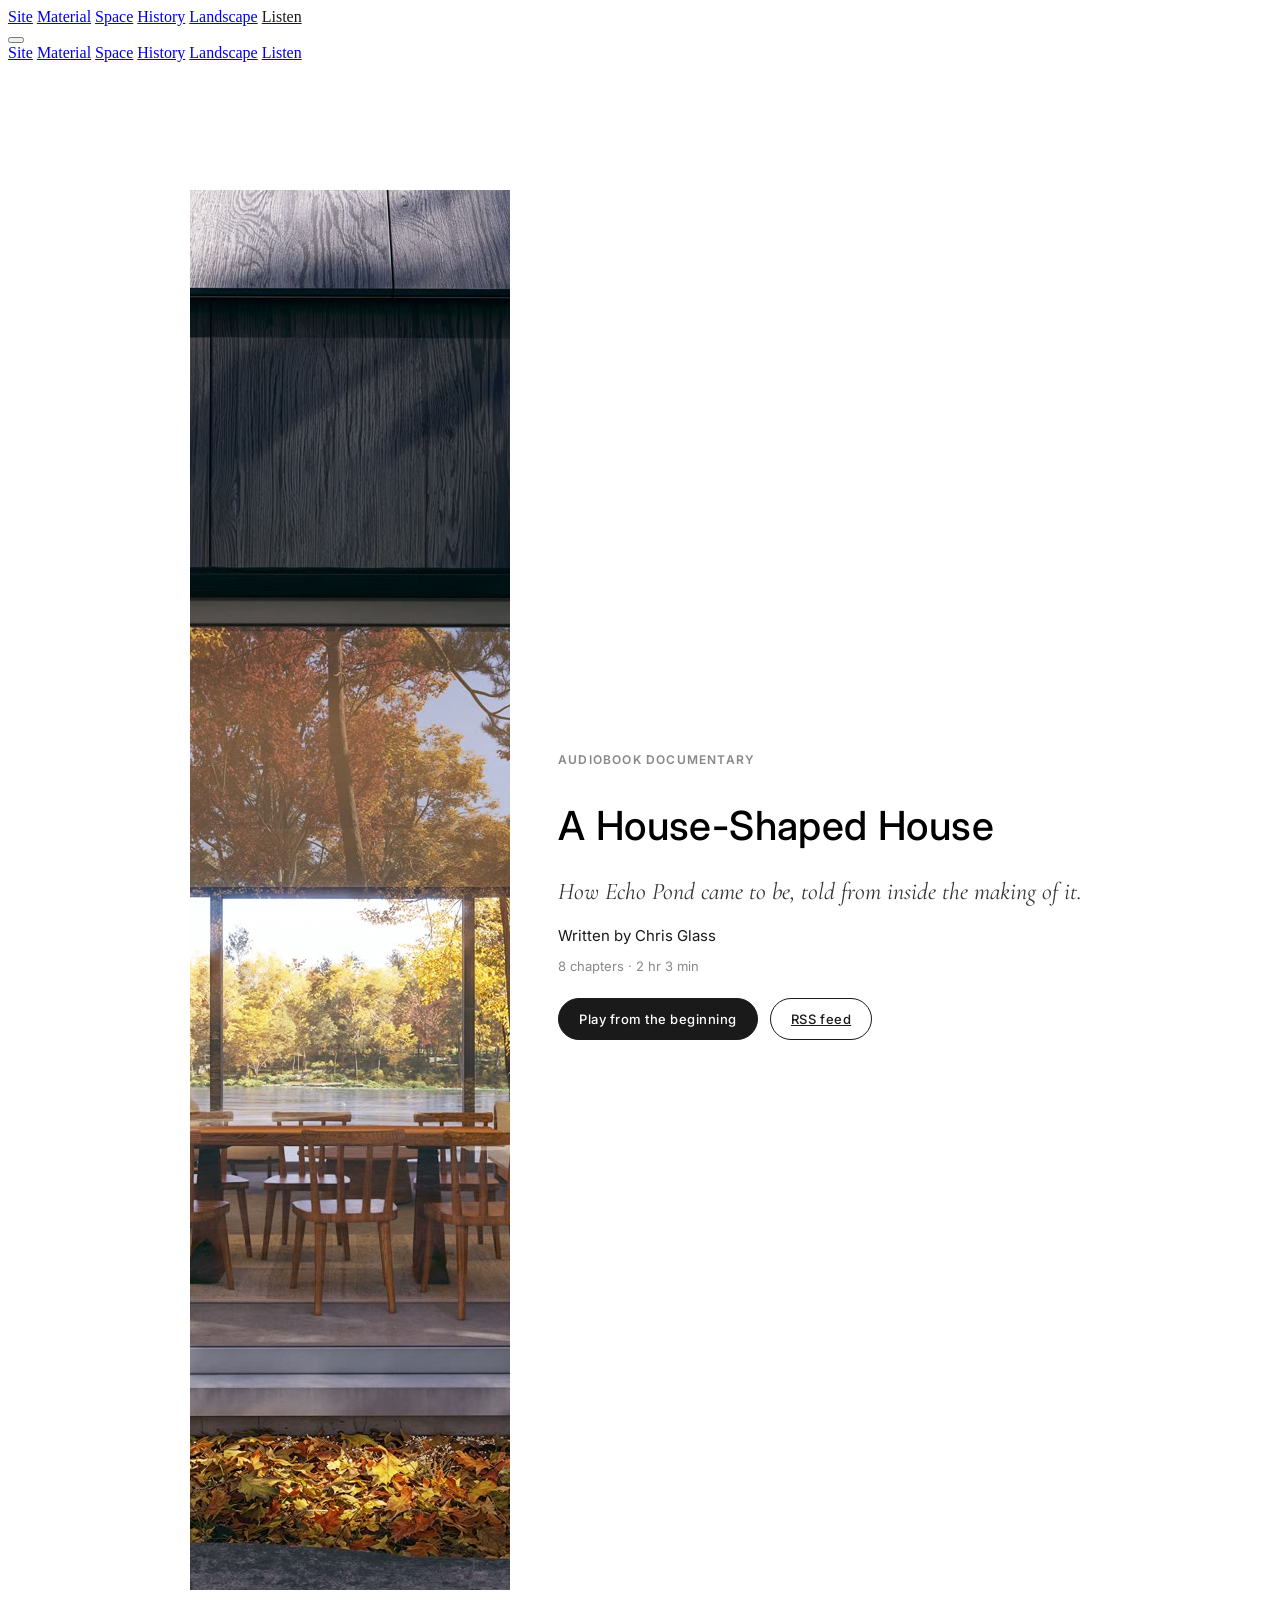
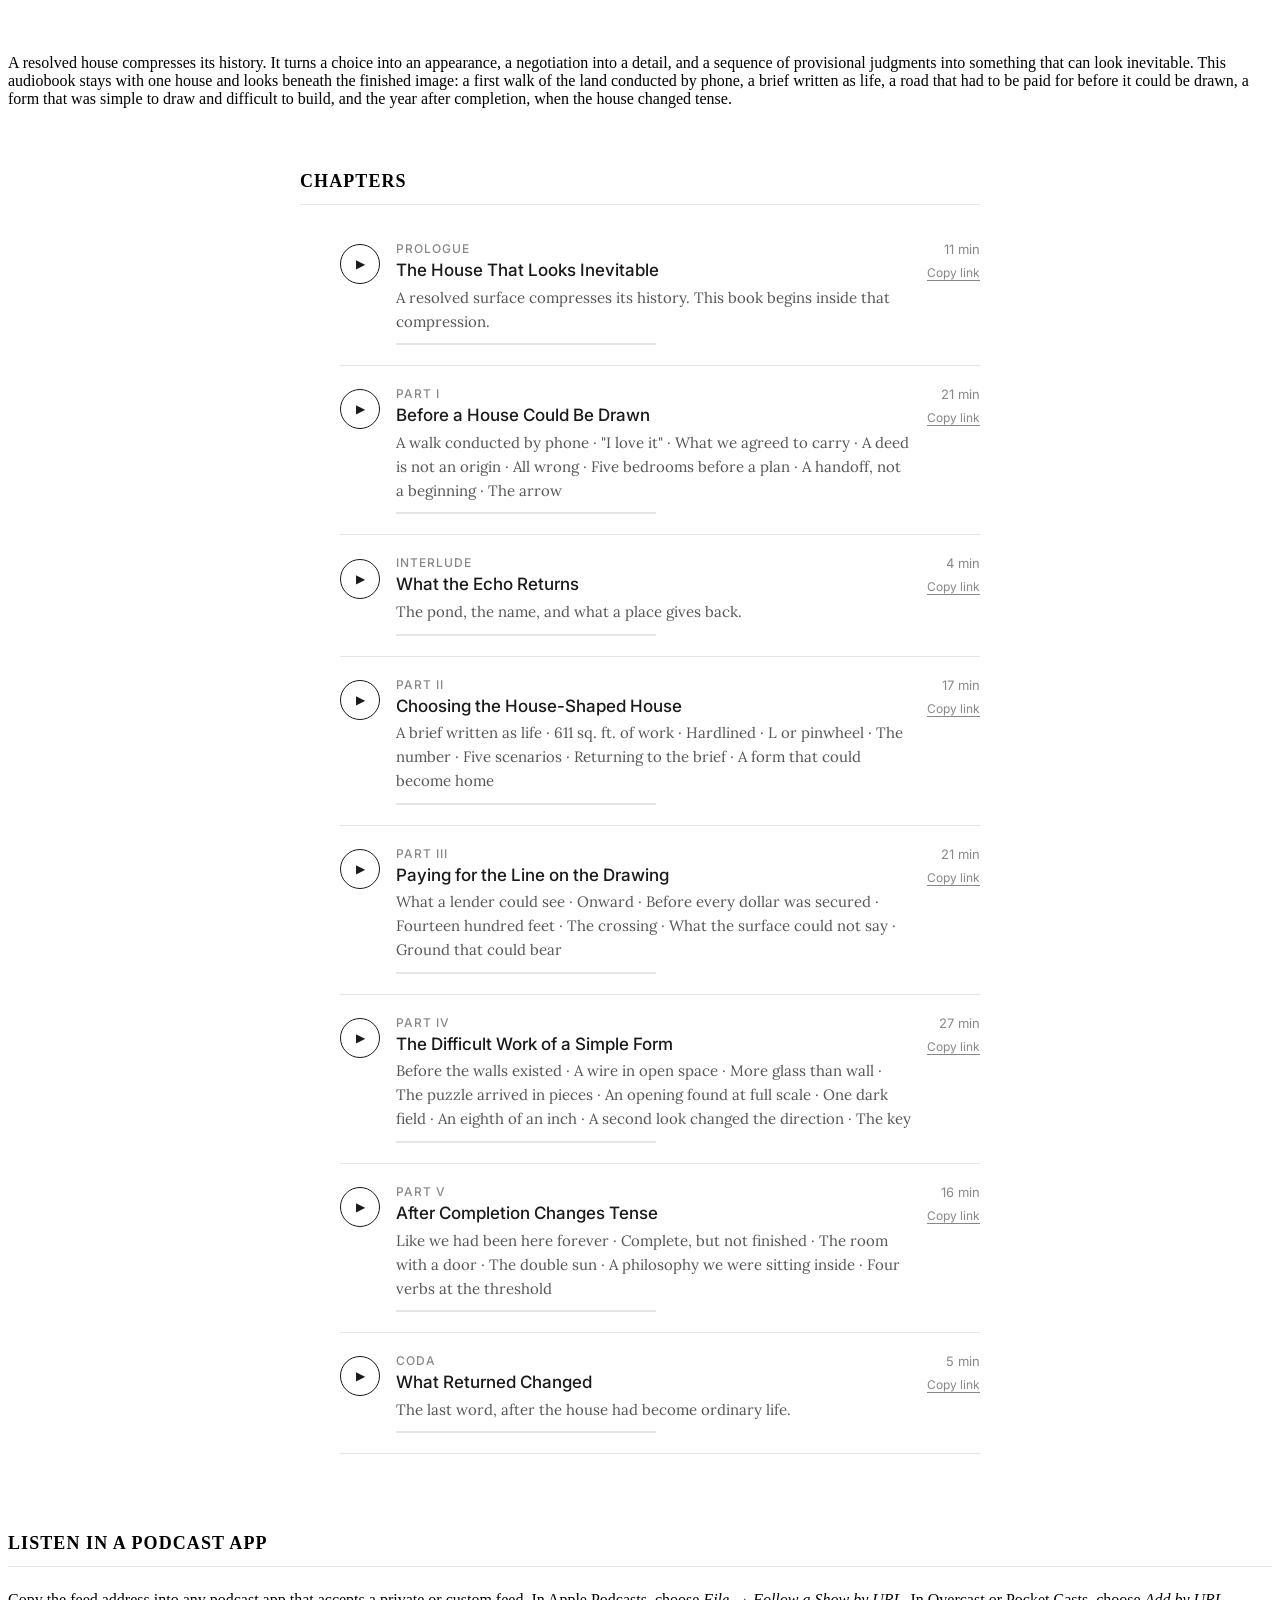
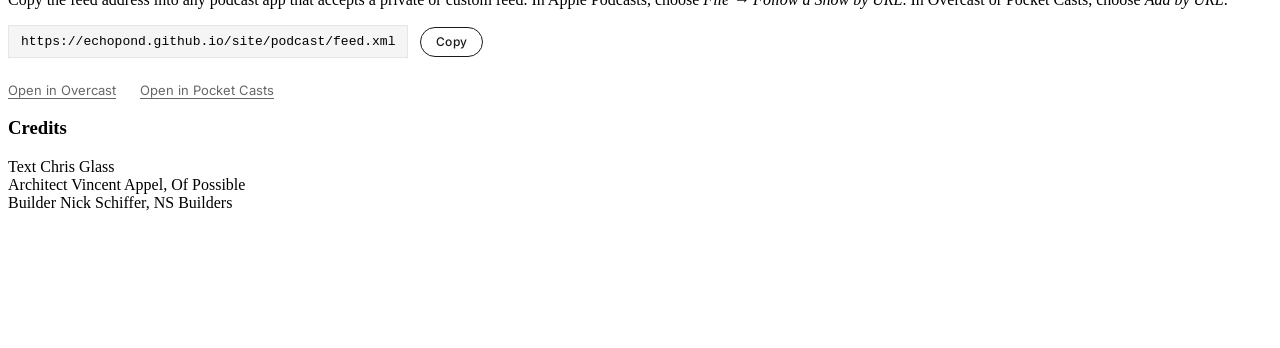
==== podcast/index.html @ 6f019b48 "Add A House-Shaped House audiobook podcast page, feed, and audio - podcast/index.html: chapter list " ====
<!DOCTYPE html>
<html lang="en">
<head>
  <meta charset="UTF-8">
  <meta name="viewport" content="width=device-width, initial-scale=1.0">
  <meta name="description" content="A House-Shaped House: the Echo Pond audiobook documentary. Eight chapters on how one house in Canton, Massachusetts came to be, from the first walk of the land to the year after moving in.">

  <link rel="preconnect" href="https://fonts.googleapis.com">
  <link rel="preconnect" href="https://fonts.gstatic.com" crossorigin>
  <link href="https://fonts.googleapis.com/css2?family=Cormorant+Garamond:ital,wght@0,400;0,500;1,400&family=Inter:wght@400;500;600&family=Lora:ital,wght@0,400;0,500;1,400&display=swap" rel="stylesheet">
  <link rel="stylesheet" href="../css/main.css">
  <link rel="stylesheet" href="../css/podcast.css">
  <link rel="alternate" type="application/rss+xml" title="A House-Shaped House" href="https://echopond.github.io/site/podcast/feed.xml">

  <meta property="og:type" content="website">
  <meta property="og:title" content="A House-Shaped House | Echo Pond">
  <meta property="og:description" content="The Echo Pond audiobook documentary, in eight chapters.">
  <meta property="og:image" content="https://echopond.github.io/site/media/podcast/cover.jpg">
  <meta property="og:url" content="https://echopond.github.io/site/podcast/">

  <title>A House-Shaped House | Echo Pond</title>
</head>
<body class="podcast-page">

  <header class="site-header">
    <nav class="site-nav site-nav--centered">
      <a href="../#site">Site</a>
      <a href="../#material">Material</a>
      <a href="../#space">Space</a>
      <a href="../#history">History</a>
      <a href="../#landscape">Landscape</a>
      <a href="./" class="is-current">Listen</a>
    </nav>
    <button class="nav-toggle" aria-label="Menu" aria-expanded="false">
      <span></span>
      <span></span>
    </button>
  </header>

  <div class="mobile-menu" aria-hidden="true">
    <nav class="mobile-menu-nav">
      <a href="../#site">Site</a>
      <a href="../#material">Material</a>
      <a href="../#space">Space</a>
      <a href="../#history">History</a>
      <a href="../#landscape">Landscape</a>
      <a href="./">Listen</a>
    </nav>
  </div>

  <main>
    <article class="article podcast">

      <header class="podcast-header">
        <img class="podcast-cover" src="../media/podcast/cover.jpg" alt="Echo Pond at dusk, the lift-slide doors open to the pond" width="1400" height="1400">
        <div class="podcast-header-text">
          <p class="podcast-kicker">Audiobook Documentary</p>
          <h1 class="podcast-title">A House-Shaped House</h1>
          <p class="podcast-subtitle">How Echo Pond came to be, told from inside the making of it.</p>
          <p class="podcast-byline">Written by Chris Glass</p>
          <p class="podcast-meta"><span id="episode-count">8 chapters</span> · <span id="total-duration">2 hr 3 min</span></p>
          <div class="podcast-actions">
            <button class="btn btn--primary" id="play-all" type="button">Play from the beginning</button>
            <a class="btn" href="feed.xml" id="rss-link">RSS feed</a>
          </div>
        </div>
      </header>

      <div class="article-body podcast-intro">
        <p class="lead">A resolved house compresses its history. It turns a choice into an appearance, a negotiation into a detail, and a sequence of provisional judgments into something that can look inevitable. This audiobook stays with one house and looks beneath the finished image: a first walk of the land conducted by phone, a brief written as life, a road that had to be paid for before it could be drawn, a form that was simple to draw and difficult to build, and the year after completion, when the house changed tense.</p>
      </div>

      <section class="episodes" aria-label="Chapters">
        <h2 class="episodes-heading">Chapters</h2>
        <ol class="episode-list" id="episode-list"></ol>
      </section>

      <section class="subscribe article-body">
        <h2>Listen in a podcast app</h2>
        <p>Copy the feed address into any podcast app that accepts a private or custom feed. In Apple Podcasts, choose <em>File → Follow a Show by URL</em>. In Overcast or Pocket Casts, choose <em>Add by URL</em>.</p>
        <div class="feed-url">
          <code id="feed-url">https://echopond.github.io/site/podcast/feed.xml</code>
          <button class="btn btn--small" type="button" id="copy-feed">Copy</button>
        </div>
        <p class="subscribe-links">
          <a href="overcast://x-callback-url/add?url=https%3A%2F%2Fechopond.github.io%2Fsite%2Fpodcast%2Ffeed.xml">Open in Overcast</a>
          <a href="pktc://subscribe/echopond.github.io/site/podcast/feed.xml">Open in Pocket Casts</a>
        </p>
      </section>

      <footer class="article-credits">
        <h3>Credits</h3>
        <div class="credits-grid">
          <div class="credit">
            <span class="credit-label">Text</span>
            <span class="credit-value">Chris Glass</span>
          </div>
          <div class="credit">
            <span class="credit-label">Architect</span>
            <span class="credit-value">Vincent Appel, Of Possible</span>
          </div>
          <div class="credit">
            <span class="credit-label">Builder</span>
            <span class="credit-value">Nick Schiffer, NS Builders</span>
          </div>
        </div>
      </footer>

    </article>
  </main>

  <!-- Persistent player -->
  <div class="player" id="player" hidden>
    <audio id="player-audio" preload="metadata"></audio>
    <div class="player-progress" id="player-progress" role="slider" aria-label="Seek" aria-valuemin="0" aria-valuemax="100" aria-valuenow="0" tabindex="0">
      <div class="player-progress-buffered" id="player-buffered"></div>
      <div class="player-progress-played" id="player-played"></div>
    </div>
    <div class="player-inner">
      <img class="player-cover" src="../media/podcast/cover.jpg" alt="">
      <div class="player-text">
        <span class="player-kicker">A House-Shaped House</span>
        <span class="player-title" id="player-title">—</span>
      </div>
      <div class="player-controls">
        <button class="ctl" id="btn-prev" type="button" aria-label="Previous chapter">⏮</button>
        <button class="ctl" id="btn-back" type="button" aria-label="Back 15 seconds"><span>15</span></button>
        <button class="ctl ctl--play" id="btn-play" type="button" aria-label="Play">▶</button>
        <button class="ctl" id="btn-fwd" type="button" aria-label="Forward 30 seconds"><span>30</span></button>
        <button class="ctl" id="btn-next" type="button" aria-label="Next chapter">⏭</button>
      </div>
      <div class="player-time"><span id="time-current">0:00</span> / <span id="time-total">0:00</span></div>
      <div class="player-extra">
        <button class="ctl ctl--text" id="btn-speed" type="button" aria-label="Playback speed">1×</button>
        <button class="ctl ctl--text" id="btn-share" type="button" aria-label="Copy link to this moment">Share</button>
      </div>
    </div>
  </div>

  <div class="toast" id="toast" role="status" aria-live="polite"></div>

  <script src="../js/main.js" defer></script>
  <script src="../js/podcast.js" defer></script>
</body>
</html>
---- css/podcast.css ----
/**
 * Echo Pond - Podcast page
 * Extends css/main.css. Same fonts, same palette.
 */

.podcast-page main {
  padding-top: 5rem;
  padding-bottom: 8rem; /* room for the fixed player */
}

.site-nav a.is-current {
  color: #1a1a1a;
}

/* Header */
.podcast-header {
  max-width: 900px;
  margin: 0 auto;
  padding: 2rem 1.5rem 2.5rem;
  display: grid;
  gap: 2rem;
  align-items: center;
}

.podcast-cover {
  width: 100%;
  max-width: 320px;
  aspect-ratio: 1 / 1;
  object-fit: cover;
  margin: 0 auto;
}

.podcast-kicker {
  font-family: 'Inter', sans-serif;
  font-size: 0.75rem;
  font-weight: 600;
  letter-spacing: 0.1em;
  text-transform: uppercase;
  color: #888;
  margin-bottom: 0.75rem;
}

.podcast-title {
  font-family: 'Inter', sans-serif;
  font-size: 2rem;
  font-weight: 500;
  letter-spacing: 0.01em;
  margin-bottom: 0.75rem;
}

.podcast-subtitle {
  font-family: 'Cormorant Garamond', Georgia, serif;
  font-size: 1.5rem;
  font-style: italic;
  line-height: 1.5;
  color: #333;
  margin-bottom: 1rem;
}

.podcast-byline {
  font-family: 'Inter', sans-serif;
  font-size: 0.9375rem;
  color: #1a1a1a;
  margin-bottom: 0.25rem;
}

.podcast-meta {
  font-family: 'Inter', sans-serif;
  font-size: 0.8125rem;
  color: #888;
  margin-bottom: 1.5rem;
}

.podcast-actions {
  display: flex;
  flex-wrap: wrap;
  gap: 0.75rem;
}

@media (min-width: 768px) {
  .podcast-header {
    grid-template-columns: 320px 1fr;
    gap: 3rem;
    padding: 3rem 2rem;
  }
  .podcast-title {
    font-size: 2.5rem;
  }
}

/* Buttons */
.btn {
  display: inline-block;
  font-family: 'Inter', sans-serif;
  font-size: 0.8125rem;
  font-weight: 500;
  letter-spacing: 0.04em;
  padding: 0.75rem 1.25rem;
  border: 1px solid #1a1a1a;
  border-radius: 999px;
  background: #fff;
  color: #1a1a1a;
  cursor: pointer;
  transition: background 0.2s ease, color 0.2s ease;
}

.btn:hover {
  background: #f2f2f2;
}

.btn--primary {
  background: #1a1a1a;
  color: #fff;
}

.btn--primary:hover {
  background: #000;
}

.btn--small {
  padding: 0.4rem 0.9rem;
  font-size: 0.75rem;
}

.podcast-intro {
  padding-bottom: 2rem;
}

/* Episode list */
.episodes {
  max-width: 680px;
  margin: 0 auto;
  padding: 0 1.5rem 3rem;
}

.episodes-heading {
  font-size: 1.125rem;
  font-weight: 600;
  letter-spacing: 0.06em;
  text-transform: uppercase;
  padding-bottom: 0.75rem;
  border-bottom: 1px solid #e5e5e5;
  margin-bottom: 0.5rem;
}

.episode-list {
  list-style: none;
}

.episode {
  display: grid;
  grid-template-columns: auto 1fr auto;
  gap: 1rem;
  align-items: start;
  padding: 1.25rem 0;
  border-bottom: 1px solid #e5e5e5;
  scroll-margin-top: 6rem;
}

.episode.is-active {
  background: linear-gradient(to right, #fafafa, #fff);
}

.episode-play {
  width: 40px;
  height: 40px;
  border-radius: 50%;
  border: 1px solid #1a1a1a;
  background: #fff;
  color: #1a1a1a;
  cursor: pointer;
  font-size: 0.75rem;
  display: flex;
  align-items: center;
  justify-content: center;
  transition: background 0.2s ease, color 0.2s ease;
  flex-shrink: 0;
  margin-top: 0.2rem;
}

.episode-play:hover,
.episode.is-active .episode-play {
  background: #1a1a1a;
  color: #fff;
}

.episode-number {
  font-family: 'Inter', sans-serif;
  font-size: 0.75rem;
  font-weight: 500;
  letter-spacing: 0.08em;
  text-transform: uppercase;
  color: #888;
  margin-bottom: 0.25rem;
}

.episode-title {
  font-family: 'Inter', sans-serif;
  font-size: 1.0625rem;
  font-weight: 500;
  color: #1a1a1a;
  margin-bottom: 0.35rem;
}

.episode-sections {
  font-family: 'Lora', serif;
  font-size: 0.9375rem;
  line-height: 1.6;
  color: #555;
}

.episode-progress {
  margin-top: 0.6rem;
  height: 2px;
  background: #e5e5e5;
  width: 100%;
  max-width: 260px;
}

.episode-progress span {
  display: block;
  height: 100%;
  background: #1a1a1a;
  width: 0;
}

.episode-side {
  display: flex;
  flex-direction: column;
  align-items: flex-end;
  gap: 0.5rem;
}

.episode-duration {
  font-family: 'Inter', sans-serif;
  font-size: 0.8125rem;
  color: #888;
  white-space: nowrap;
}

.episode-link {
  font-family: 'Inter', sans-serif;
  font-size: 0.75rem;
  color: #888;
  background: none;
  border: none;
  cursor: pointer;
  padding: 0;
  text-decoration: underline;
  text-underline-offset: 3px;
}

.episode-link:hover {
  color: #1a1a1a;
}

/* Subscribe */
.subscribe h2 {
  font-size: 1.125rem;
  font-weight: 600;
  letter-spacing: 0.06em;
  text-transform: uppercase;
  padding-bottom: 0.75rem;
  border-bottom: 1px solid #e5e5e5;
  margin-bottom: 1.5rem;
}

.subscribe p {
  font-size: 1rem;
}

.feed-url {
  display: flex;
  align-items: center;
  gap: 0.75rem;
  flex-wrap: wrap;
  margin: 1rem 0 1.5rem;
}

.feed-url code {
  font-size: 0.8125rem;
  padding: 0.5rem 0.75rem;
  background: #f5f5f5;
  border: 1px solid #e5e5e5;
  overflow-wrap: anywhere;
}

.subscribe-links {
  display: flex;
  gap: 1.5rem;
  flex-wrap: wrap;
}

.subscribe-links a {
  font-family: 'Inter', sans-serif;
  font-size: 0.8125rem;
  color: #666;
  text-decoration: underline;
  text-underline-offset: 3px;
}

.subscribe-links a:hover {
  color: #1a1a1a;
}

/* Persistent player */
.player {
  position: fixed;
  left: 0;
  right: 0;
  bottom: 0;
  z-index: 200;
  background: rgba(255, 255, 255, 0.96);
  -webkit-backdrop-filter: blur(10px);
  backdrop-filter: blur(10px);
  border-top: 1px solid #e5e5e5;
  padding-bottom: env(safe-area-inset-bottom);
}

.player-progress {
  position: relative;
  height: 4px;
  background: #e5e5e5;
  cursor: pointer;
}

.player-progress:focus-visible {
  outline: 2px solid #1a1a1a;
  outline-offset: 2px;
}

.player-progress-buffered,
.player-progress-played {
  position: absolute;
  top: 0;
  left: 0;
  bottom: 0;
  width: 0;
}

.player-progress-buffered {
  background: #ccc;
}

.player-progress-played {
  background: #1a1a1a;
}

.player-inner {
  max-width: 1200px;
  margin: 0 auto;
  display: grid;
  grid-template-columns: auto 1fr auto;
  grid-template-areas:
    "cover text controls"
    "time  time extra";
  align-items: center;
  gap: 0.5rem 1rem;
  padding: 0.75rem 1rem;
}

.player-cover {
  grid-area: cover;
  width: 44px;
  height: 44px;
  object-fit: cover;
}

.player-text {
  grid-area: text;
  min-width: 0;
  display: flex;
  flex-direction: column;
  line-height: 1.3;
}

.player-kicker {
  font-family: 'Inter', sans-serif;
  font-size: 0.6875rem;
  letter-spacing: 0.08em;
  text-transform: uppercase;
  color: #888;
}

.player-title {
  font-family: 'Inter', sans-serif;
  font-size: 0.9375rem;
  font-weight: 500;
  white-space: nowrap;
  overflow: hidden;
  text-overflow: ellipsis;
}

.player-controls {
  grid-area: controls;
  display: flex;
  align-items: center;
  gap: 0.25rem;
}

.ctl {
  width: 36px;
  height: 36px;
  border: none;
  background: none;
  color: #1a1a1a;
  cursor: pointer;
  font-size: 0.9rem;
  border-radius: 50%;
  display: flex;
  align-items: center;
  justify-content: center;
  transition: background 0.2s ease;
}

.ctl:hover {
  background: #f0f0f0;
}

.ctl span {
  font-family: 'Inter', sans-serif;
  font-size: 0.6875rem;
  font-weight: 600;
  border: 1.5px solid #1a1a1a;
  border-radius: 50%;
  width: 26px;
  height: 26px;
  display: flex;
  align-items: center;
  justify-content: center;
}

.ctl--play {
  width: 44px;
  height: 44px;
  background: #1a1a1a;
  color: #fff;
  font-size: 1rem;
}

.ctl--play:hover {
  background: #000;
}

.ctl--text {
  width: auto;
  padding: 0 0.6rem;
  border-radius: 999px;
  font-family: 'Inter', sans-serif;
  font-size: 0.75rem;
  font-weight: 500;
  letter-spacing: 0.02em;
}

.player-time {
  grid-area: time;
  font-family: 'Inter', sans-serif;
  font-size: 0.75rem;
  color: #888;
  font-variant-numeric: tabular-nums;
}

.player-extra {
  grid-area: extra;
  display: flex;
  gap: 0.25rem;
  justify-content: flex-end;
}

@media (min-width: 768px) {
  .player-inner {
    grid-template-columns: auto minmax(160px, 1fr) auto auto auto;
    grid-template-areas: "cover text controls time extra";
    gap: 1.25rem;
    padding: 0.75rem 2rem;
  }
  .player-cover {
    width: 52px;
    height: 52px;
  }
}

/* Toast */
.toast {
  position: fixed;
  left: 50%;
  bottom: 7rem;
  transform: translateX(-50%) translateY(10px);
  background: #1a1a1a;
  color: #fff;
  font-family: 'Inter', sans-serif;
  font-size: 0.8125rem;
  padding: 0.6rem 1rem;
  border-radius: 999px;
  opacity: 0;
  pointer-events: none;
  transition: opacity 0.2s ease, transform 0.2s ease;
  z-index: 300;
}

.toast.is-visible {
  opacity: 1;
  transform: translateX(-50%) translateY(0);
}

@media print {
  .player, .toast { display: none; }
}
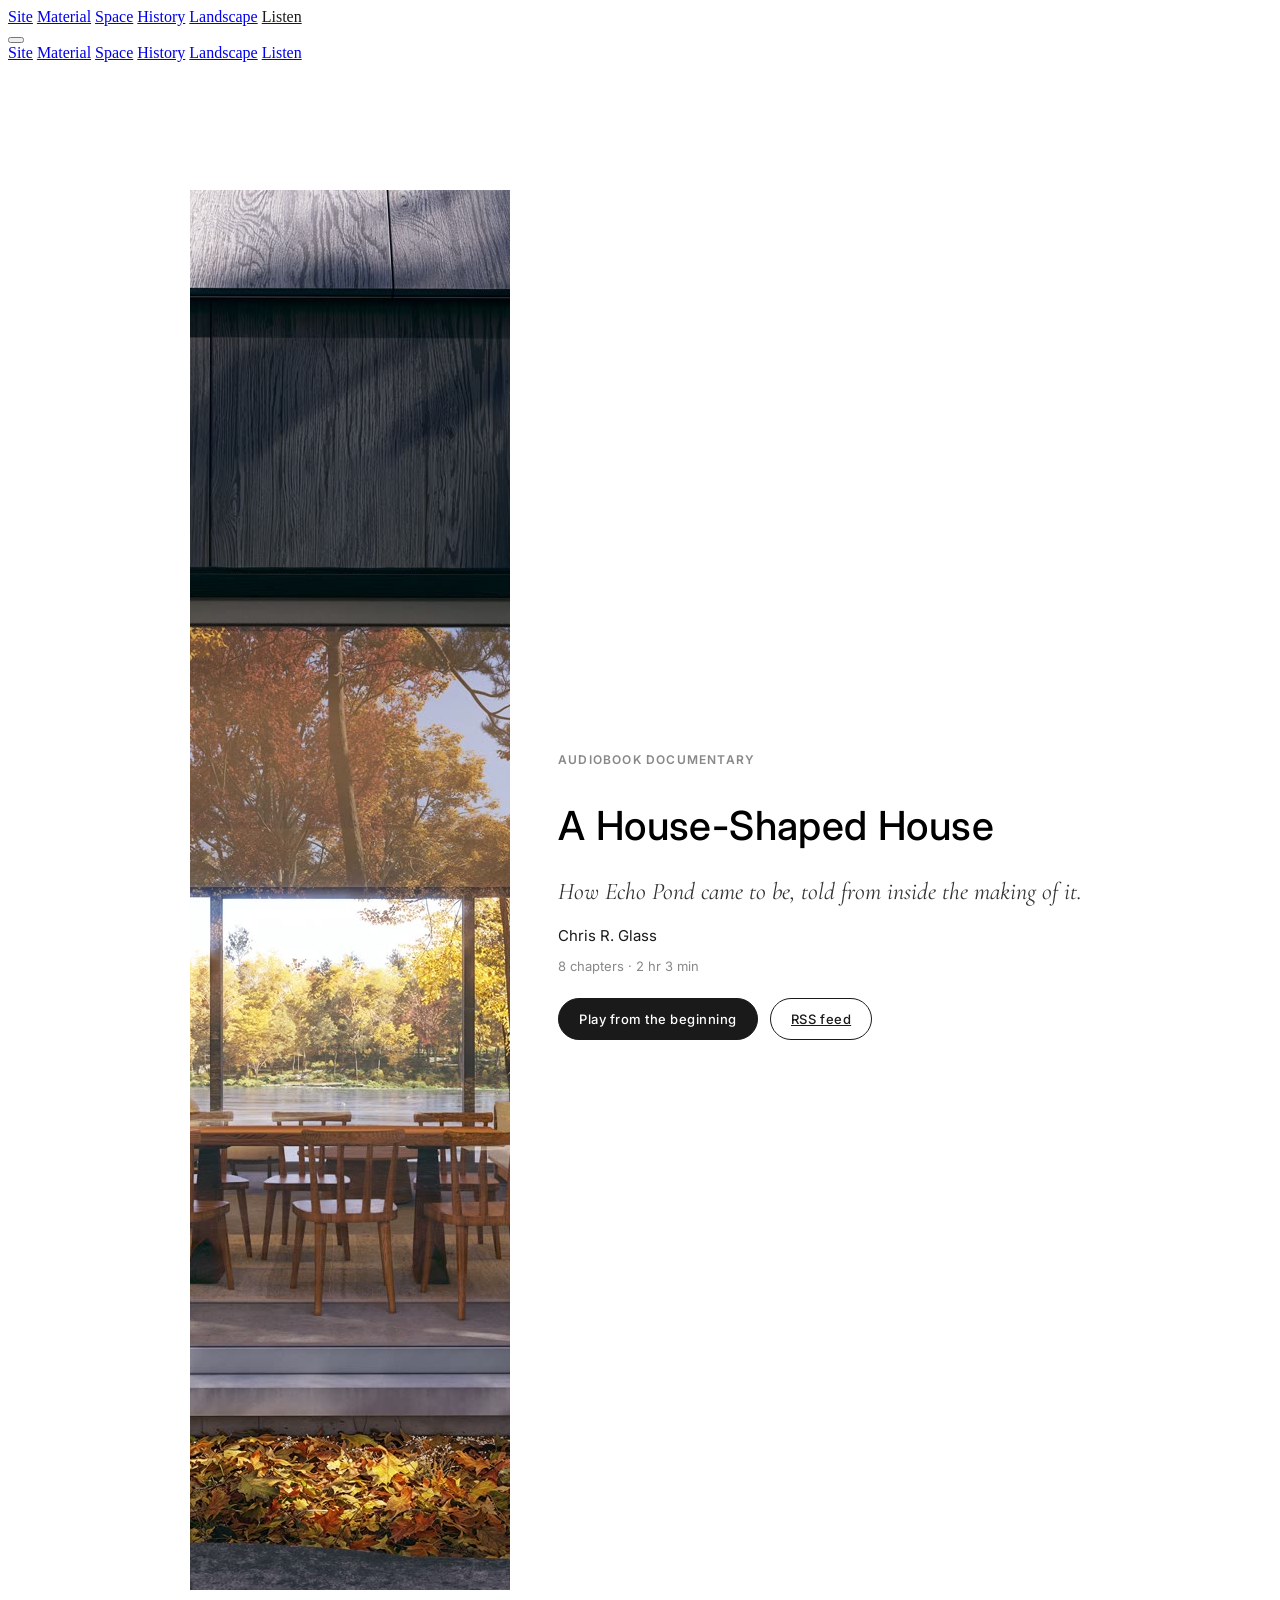
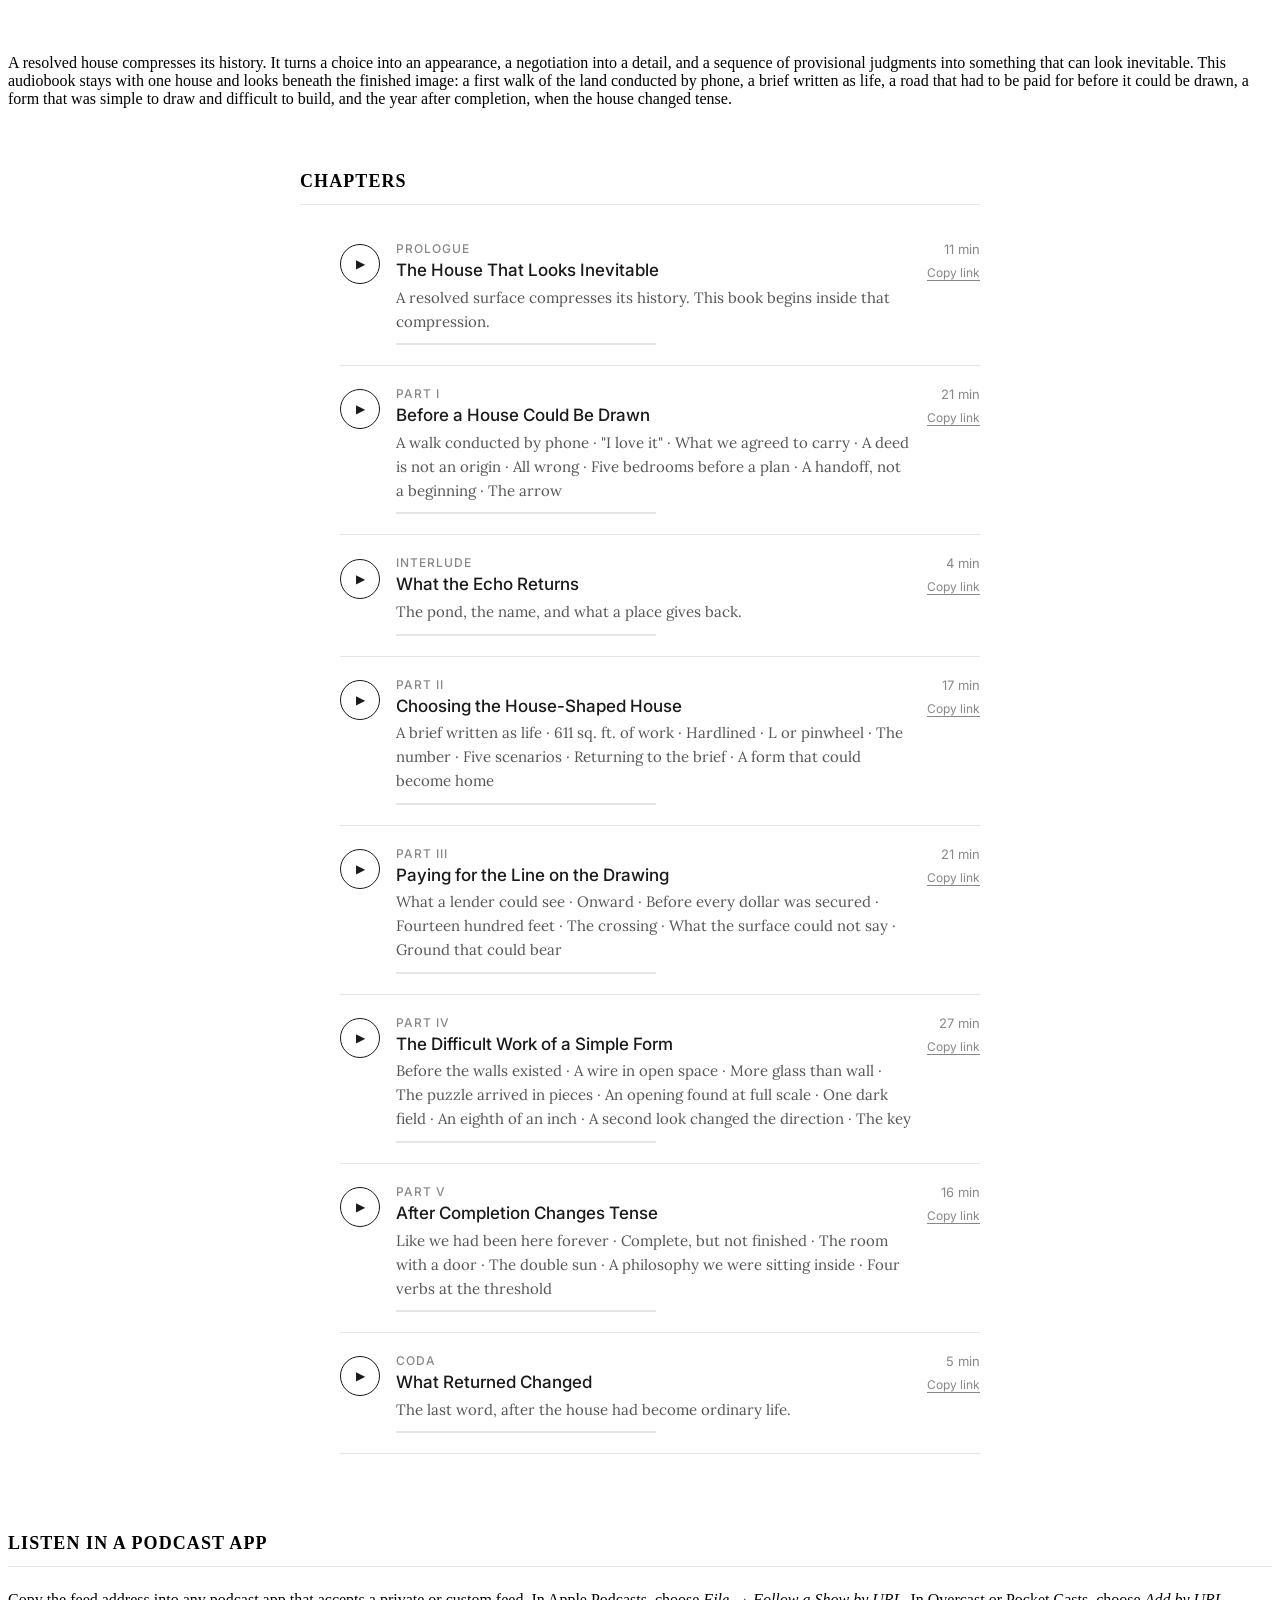
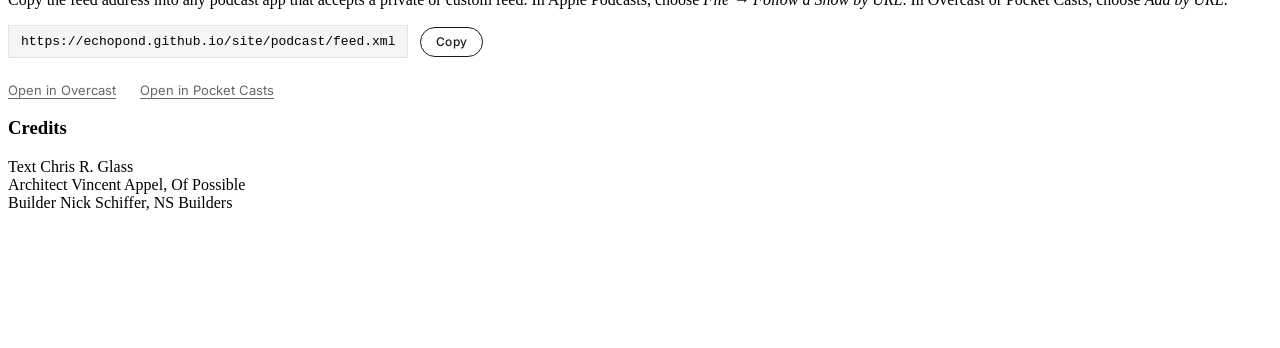
==== commit 6af1fd4f: "Byline: Chris R. Glass Co-Authored-By: Claude Fable 5.1 <noreply@anthropic.com> Claude-Session: http" ====
--- a/podcast/index.html
+++ b/podcast/index.html
@@ -57,7 +57,7 @@
           <p class="podcast-kicker">Audiobook Documentary</p>
           <h1 class="podcast-title">A House-Shaped House</h1>
           <p class="podcast-subtitle">How Echo Pond came to be, told from inside the making of it.</p>
-          <p class="podcast-byline">Written by Chris Glass</p>
+          <p class="podcast-byline">Chris R. Glass</p>
           <p class="podcast-meta"><span id="episode-count">8 chapters</span> · <span id="total-duration">2 hr 3 min</span></p>
           <div class="podcast-actions">
             <button class="btn btn--primary" id="play-all" type="button">Play from the beginning</button>
@@ -93,7 +93,7 @@
         <div class="credits-grid">
           <div class="credit">
             <span class="credit-label">Text</span>
-            <span class="credit-value">Chris Glass</span>
+            <span class="credit-value">Chris R. Glass</span>
           </div>
           <div class="credit">
             <span class="credit-label">Architect</span>
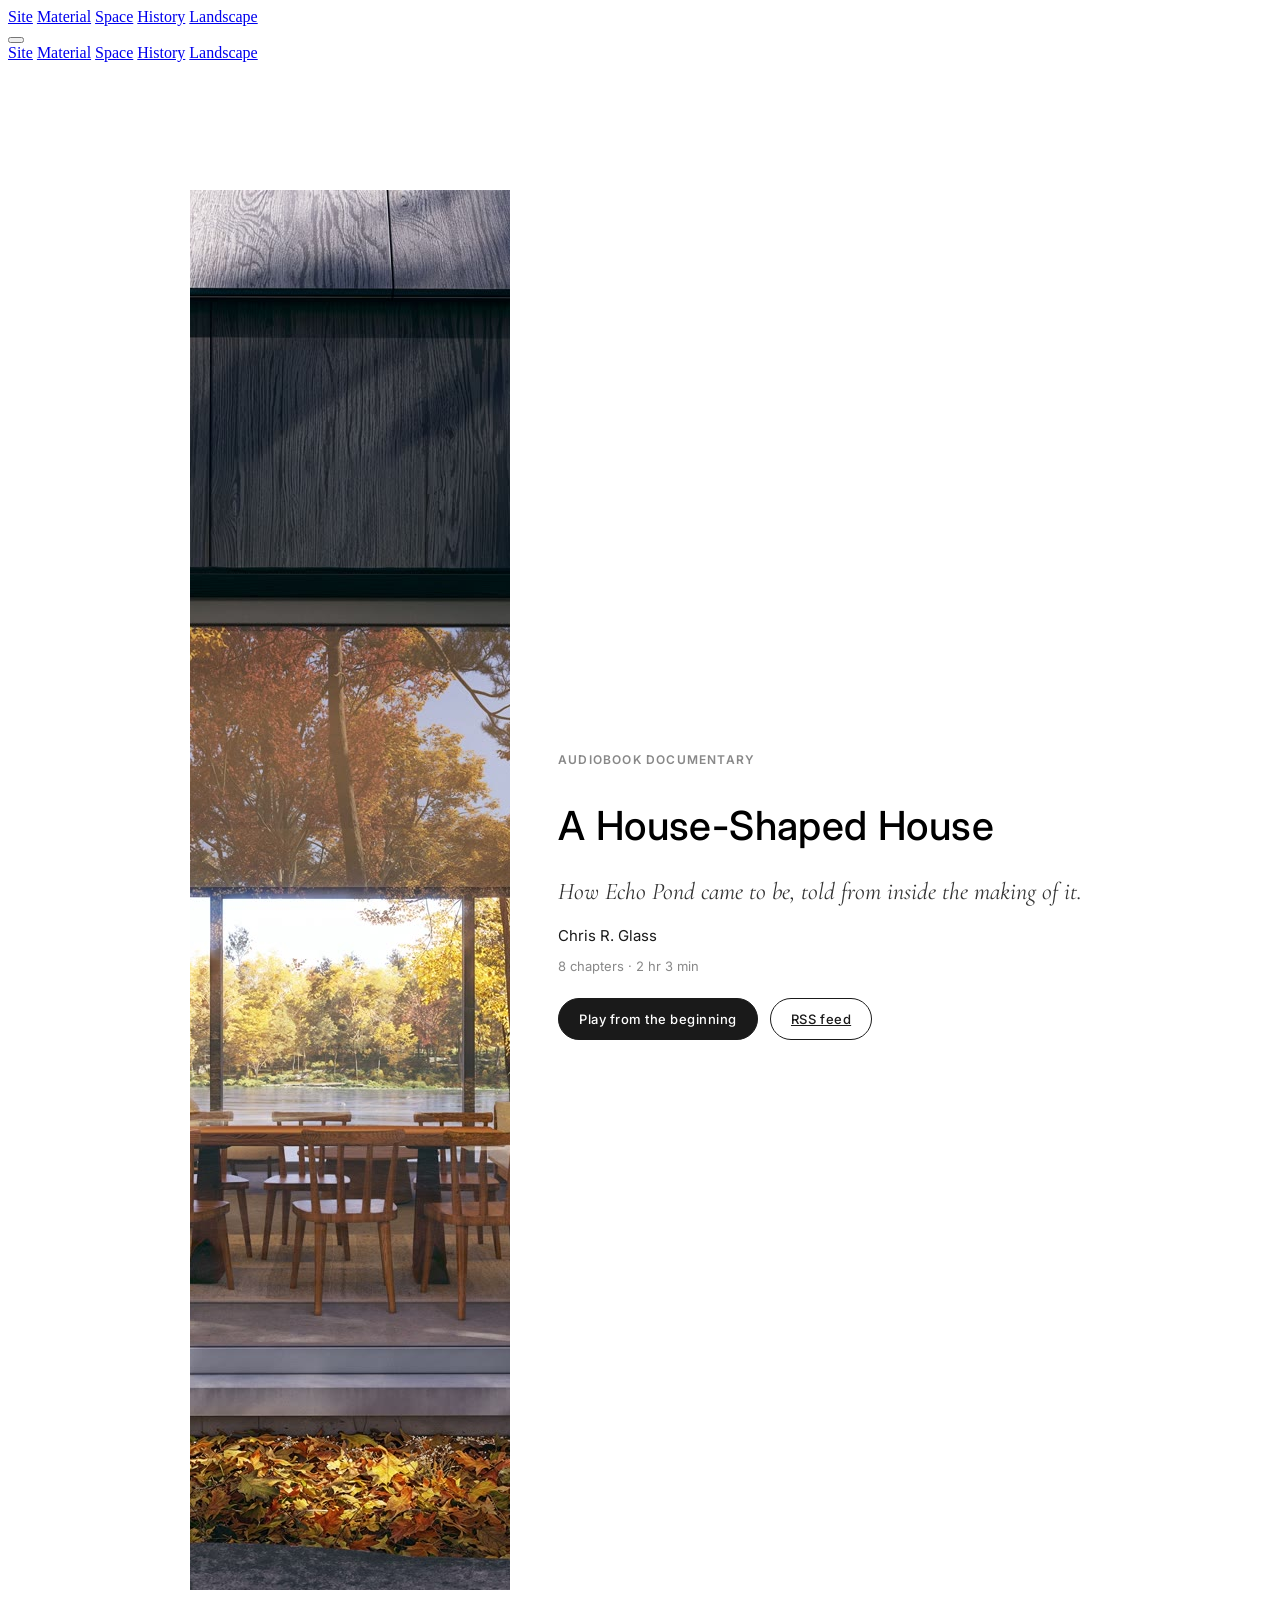
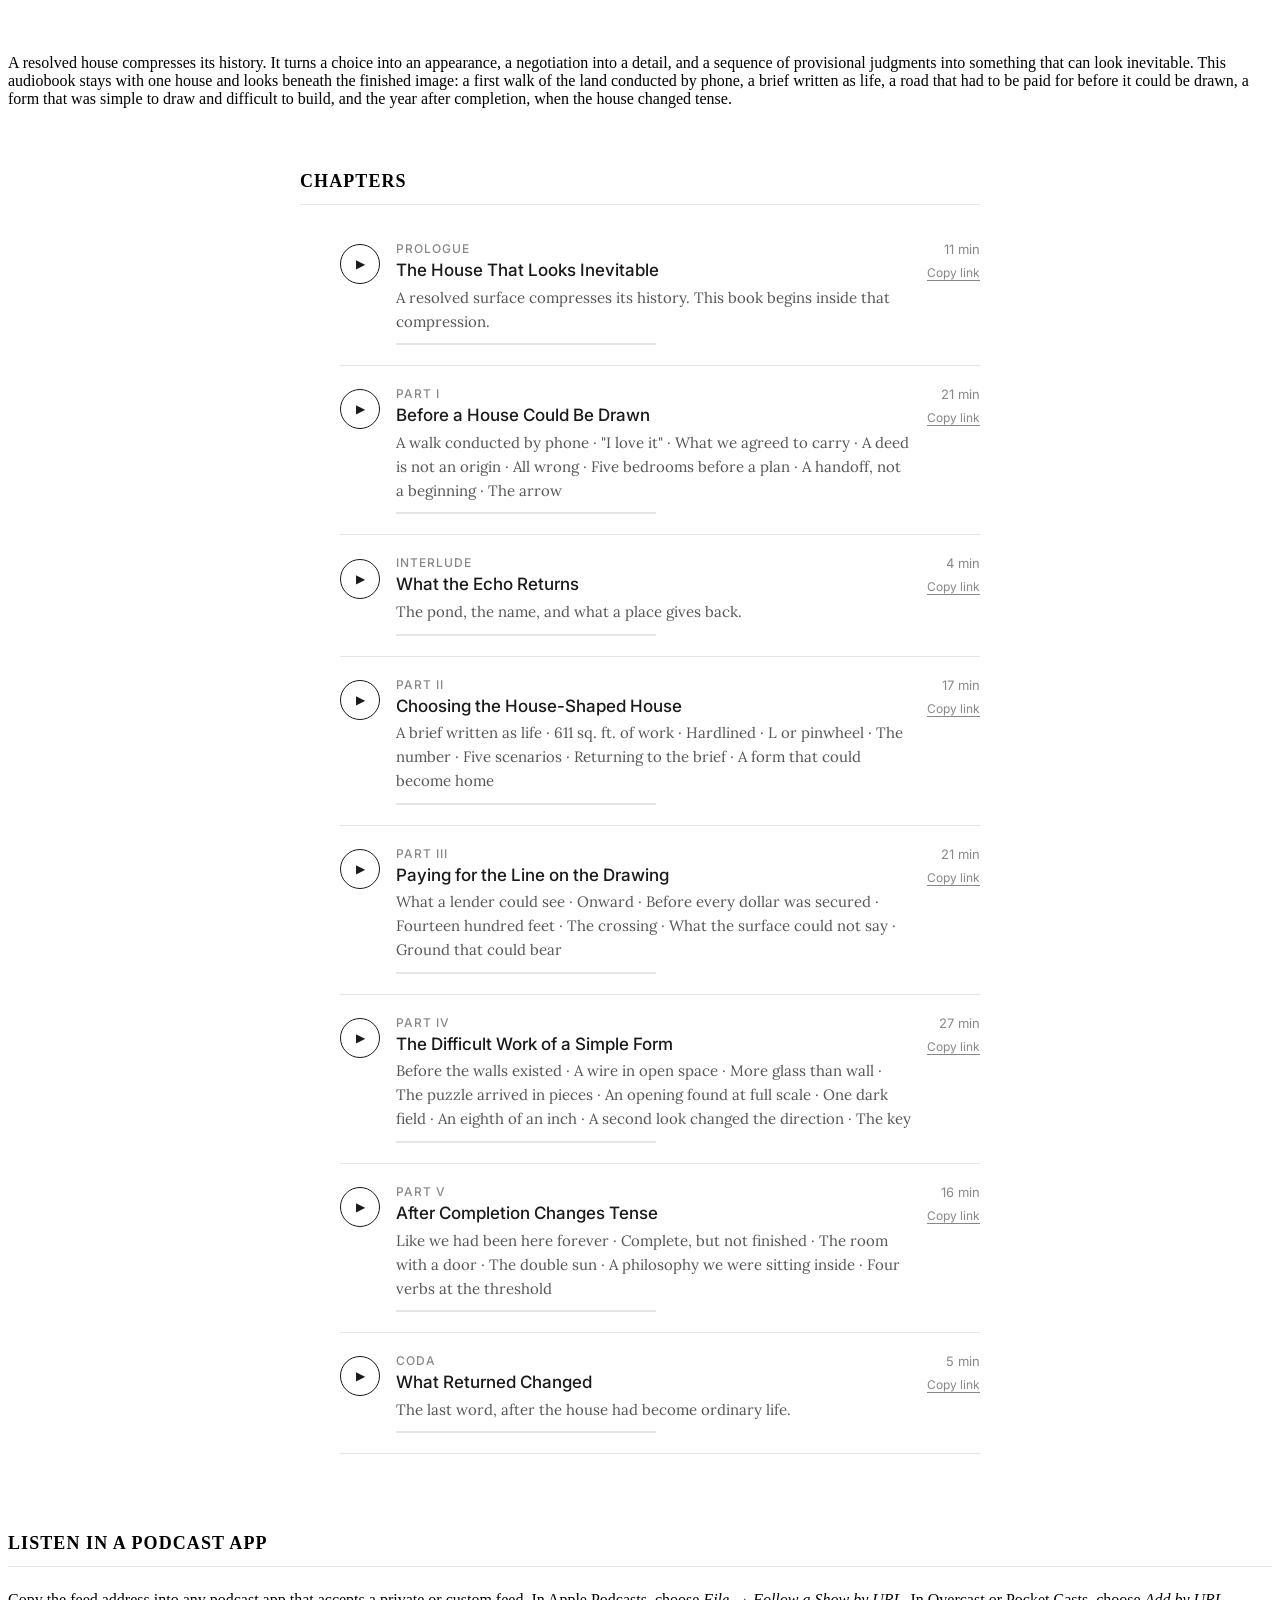
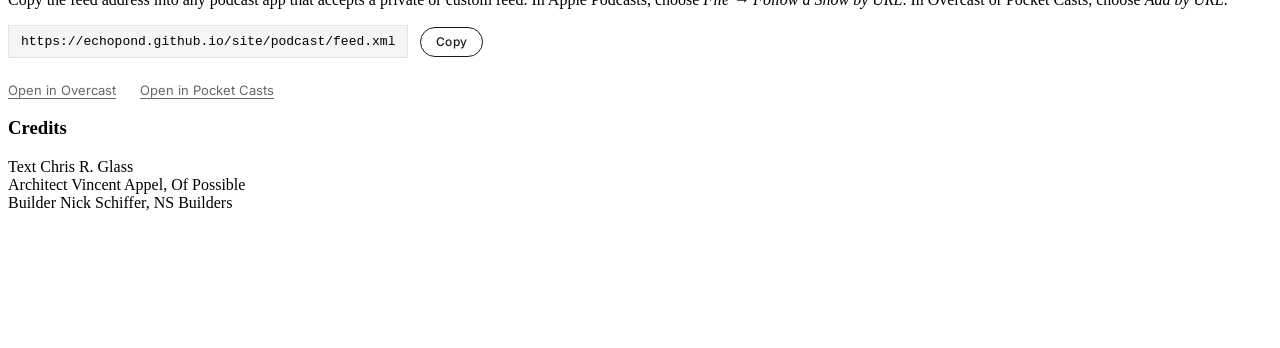
==== commit 6dfc6392: "Remove Listen nav link and the resort pavilion photo Co-Authored-By: Claude Fable 5.1 <noreply@anthr" ====
--- a/podcast/index.html
+++ b/podcast/index.html
@@ -29,7 +29,6 @@
       <a href="../#space">Space</a>
       <a href="../#history">History</a>
       <a href="../#landscape">Landscape</a>
-      <a href="./" class="is-current">Listen</a>
     </nav>
     <button class="nav-toggle" aria-label="Menu" aria-expanded="false">
       <span></span>
@@ -44,7 +43,6 @@
       <a href="../#space">Space</a>
       <a href="../#history">History</a>
       <a href="../#landscape">Landscape</a>
-      <a href="./">Listen</a>
     </nav>
   </div>
 
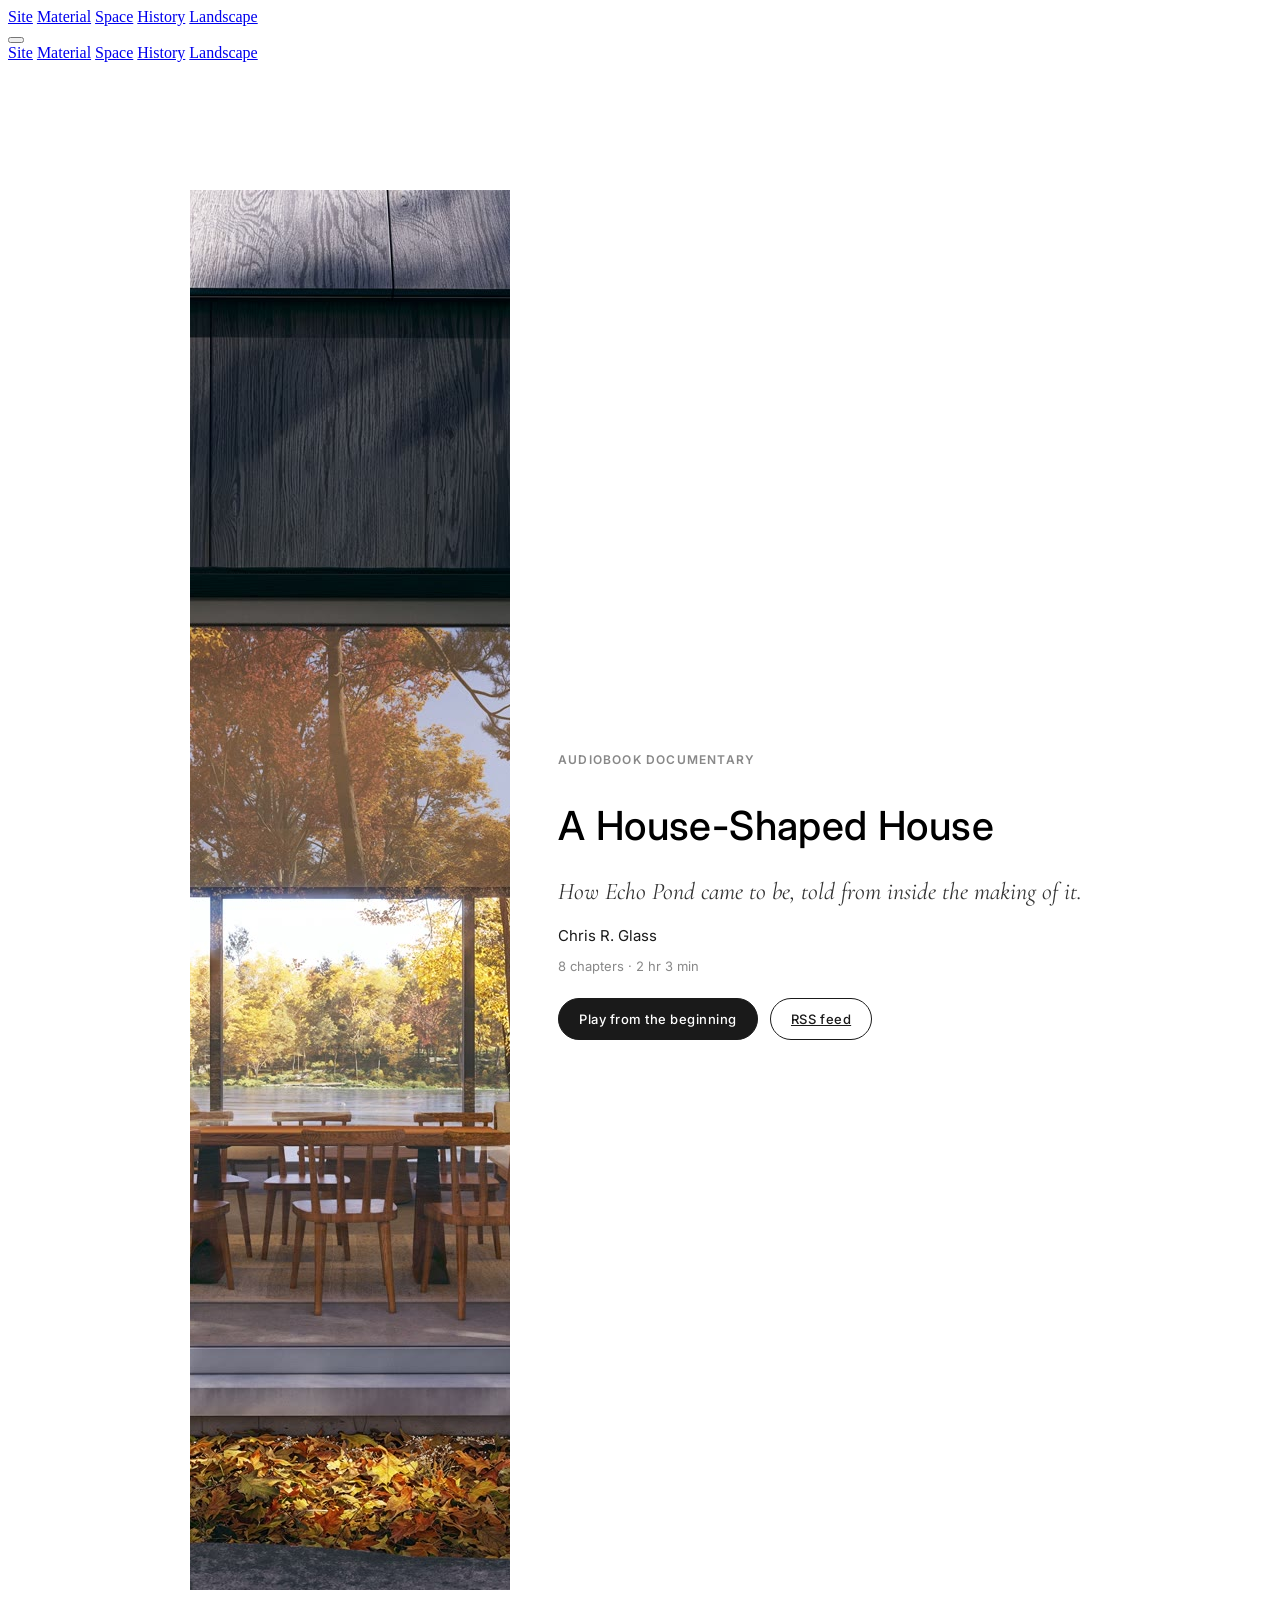
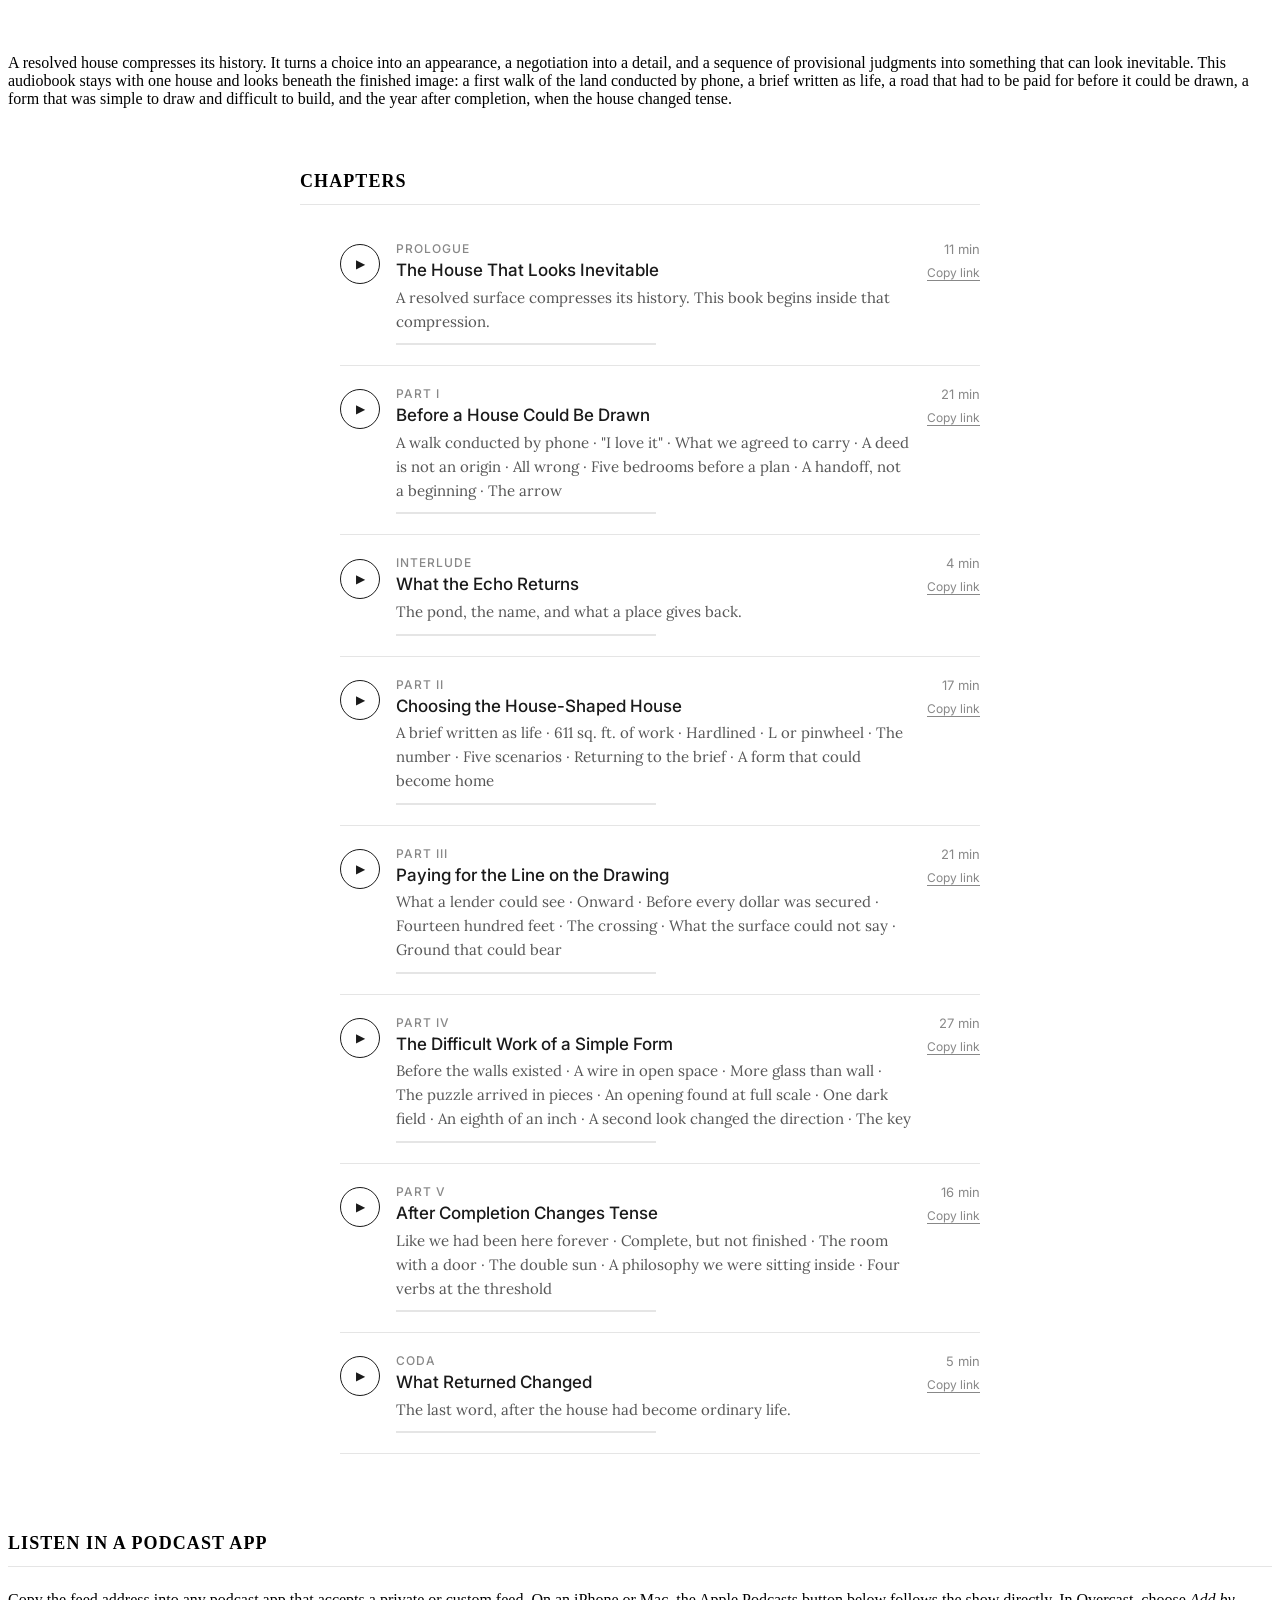
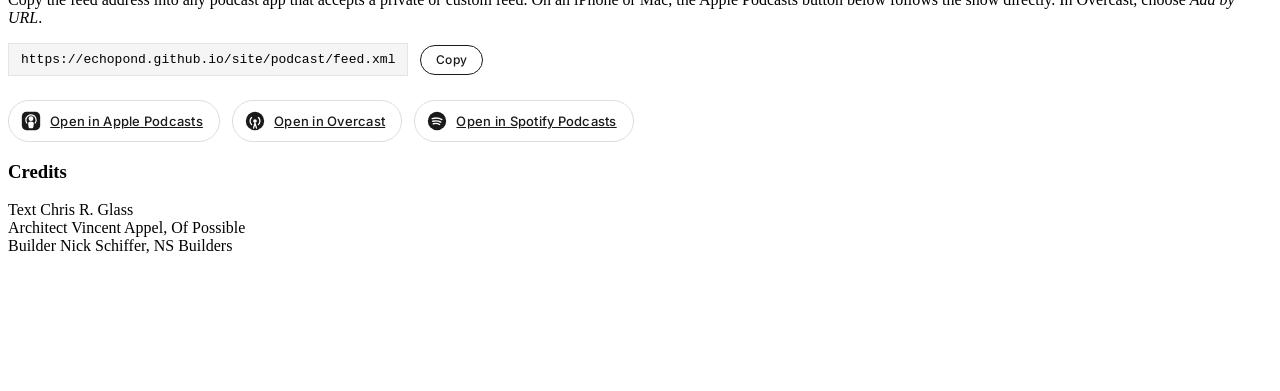
==== commit 448d7cea: "Podcast: Apple Podcasts and Overcast app buttons with icons; Spotify button staged Co-Authored-By: C" ====
--- a/podcast/index.html
+++ b/podcast/index.html
@@ -19,6 +19,8 @@
   <meta property="og:url" content="https://echopond.github.io/site/podcast/">
 
   <title>A House-Shaped House | Echo Pond</title>
+  <!-- echopond.org is a masked forward that frames this site without a viewport tag; break out so phones get the responsive layout -->
+  <script>if (window.top !== window.self && !/[?&]noframe/.test(location.search)) { try { window.top.location.replace(window.location.href); } catch (e) { window.location.replace(window.location.href); } }</script>
 </head>
 <body class="podcast-page">
 
@@ -75,15 +77,26 @@
 
       <section class="subscribe article-body">
         <h2>Listen in a podcast app</h2>
-        <p>Copy the feed address into any podcast app that accepts a private or custom feed. In Apple Podcasts, choose <em>File → Follow a Show by URL</em>. In Overcast or Pocket Casts, choose <em>Add by URL</em>.</p>
+        <p>Copy the feed address into any podcast app that accepts a private or custom feed. On an iPhone or Mac, the Apple Podcasts button below follows the show directly. In Overcast, choose <em>Add by URL</em>.</p>
         <div class="feed-url">
           <code id="feed-url">https://echopond.github.io/site/podcast/feed.xml</code>
           <button class="btn btn--small" type="button" id="copy-feed">Copy</button>
         </div>
-        <p class="subscribe-links">
-          <a href="overcast://x-callback-url/add?url=https%3A%2F%2Fechopond.github.io%2Fsite%2Fpodcast%2Ffeed.xml">Open in Overcast</a>
-          <a href="pktc://subscribe/echopond.github.io/site/podcast/feed.xml">Open in Pocket Casts</a>
-        </p>
+        <div class="subscribe-links">
+          <a class="app-link" href="podcast://echopond.github.io/site/podcast/feed.xml">
+            <svg class="app-icon" viewBox="0 0 24 24" aria-hidden="true"><rect x="2" y="2" width="20" height="20" rx="5"/><circle cx="12" cy="9.5" r="2.6" fill="#fff"/><path d="M9.6 19.2c-.5-2.2-.7-3.6-.7-4.4 0-1.4 1.3-2.2 3.1-2.2s3.1.8 3.1 2.2c0 .8-.2 2.2-.7 4.4-.1.5-.5.8-1 .8h-2.8c-.5 0-.9-.3-1-.8z" fill="#fff"/><path d="M7.4 14.2A5.6 5.6 0 0 1 6.4 11a5.6 5.6 0 1 1 10.2 3.2" fill="none" stroke="#fff" stroke-width="1.3" stroke-linecap="round"/></svg>
+            Open in Apple Podcasts
+          </a>
+          <a class="app-link" href="overcast://x-callback-url/add?url=https%3A%2F%2Fechopond.github.io%2Fsite%2Fpodcast%2Ffeed.xml">
+            <svg class="app-icon" viewBox="0 0 24 24" aria-hidden="true"><circle cx="12" cy="12" r="10"/><circle cx="12" cy="12" r="2" fill="#fff"/><path d="M8.2 8.2a5.4 5.4 0 0 0 0 7.6M15.8 8.2a5.4 5.4 0 0 1 0 7.6" fill="none" stroke="#fff" stroke-width="1.4" stroke-linecap="round"/><path d="M12 14.2l-1.6 5.6M12 14.2l1.6 5.6" fill="none" stroke="#fff" stroke-width="1.4" stroke-linecap="round"/></svg>
+            Open in Overcast
+          </a>
+          <!-- Spotify does not accept feed URLs directly. Submit the feed at podcasters.spotify.com, then paste the show URL into href and remove the hidden attribute. -->
+          <a class="app-link" id="spotify-link" href="#" hidden>
+            <svg class="app-icon" viewBox="0 0 24 24" aria-hidden="true"><circle cx="12" cy="12" r="10"/><path d="M6.8 9.4c3.6-1 7.6-.7 10.6 1M7.4 12.3c3-.8 6.2-.5 8.7.9M8 15c2.4-.6 4.9-.4 6.9.8" fill="none" stroke="#fff" stroke-width="1.5" stroke-linecap="round"/></svg>
+            Open in Spotify Podcasts
+          </a>
+        </div>
       </section>
 
       <footer class="article-credits">
--- a/css/podcast.css
+++ b/css/podcast.css
@@ -287,20 +287,35 @@
 
 .subscribe-links {
   display: flex;
-  gap: 1.5rem;
+  gap: 0.75rem;
   flex-wrap: wrap;
 }
 
-.subscribe-links a {
+.app-link {
+  display: inline-flex;
+  align-items: center;
+  gap: 0.5rem;
   font-family: 'Inter', sans-serif;
   font-size: 0.8125rem;
-  color: #666;
-  text-decoration: underline;
-  text-underline-offset: 3px;
-}
-
-.subscribe-links a:hover {
-  color: #1a1a1a;
+  font-weight: 500;
+  letter-spacing: 0.02em;
+  color: #1a1a1a;
+  padding: 0.55rem 1rem 0.55rem 0.7rem;
+  border: 1px solid #ddd;
+  border-radius: 999px;
+  transition: border-color 0.2s ease, background 0.2s ease;
+}
+
+.app-link:hover {
+  border-color: #1a1a1a;
+  background: #f8f8f8;
+}
+
+.app-icon {
+  width: 22px;
+  height: 22px;
+  fill: #1a1a1a;
+  flex-shrink: 0;
 }
 
 /* Persistent player */
@@ -352,11 +367,11 @@
   display: grid;
   grid-template-columns: auto 1fr auto;
   grid-template-areas:
-    "cover text controls"
-    "time  time extra";
-  align-items: center;
-  gap: 0.5rem 1rem;
-  padding: 0.75rem 1rem;
+    "cover text     text"
+    "time  controls extra";
+  align-items: center;
+  gap: 0.5rem 0.75rem;
+  padding: 0.6rem 0.75rem;
 }
 
 .player-cover {
@@ -395,7 +410,25 @@
   grid-area: controls;
   display: flex;
   align-items: center;
+  justify-content: center;
   gap: 0.25rem;
+}
+
+@media (max-width: 479px) {
+  .player-kicker {
+    display: none;
+  }
+  .player-title {
+    white-space: normal;
+    display: -webkit-box;
+    -webkit-line-clamp: 2;
+    -webkit-box-orient: vertical;
+    font-size: 0.875rem;
+  }
+  .ctl--text {
+    padding: 0 0.4rem;
+    font-size: 0.6875rem;
+  }
 }
 
 .ctl {
@@ -458,6 +491,7 @@
   font-size: 0.75rem;
   color: #888;
   font-variant-numeric: tabular-nums;
+  white-space: nowrap;
 }
 
 .player-extra {
@@ -473,6 +507,9 @@
     grid-template-areas: "cover text controls time extra";
     gap: 1.25rem;
     padding: 0.75rem 2rem;
+  }
+  .player-controls {
+    justify-content: flex-start;
   }
   .player-cover {
     width: 52px;
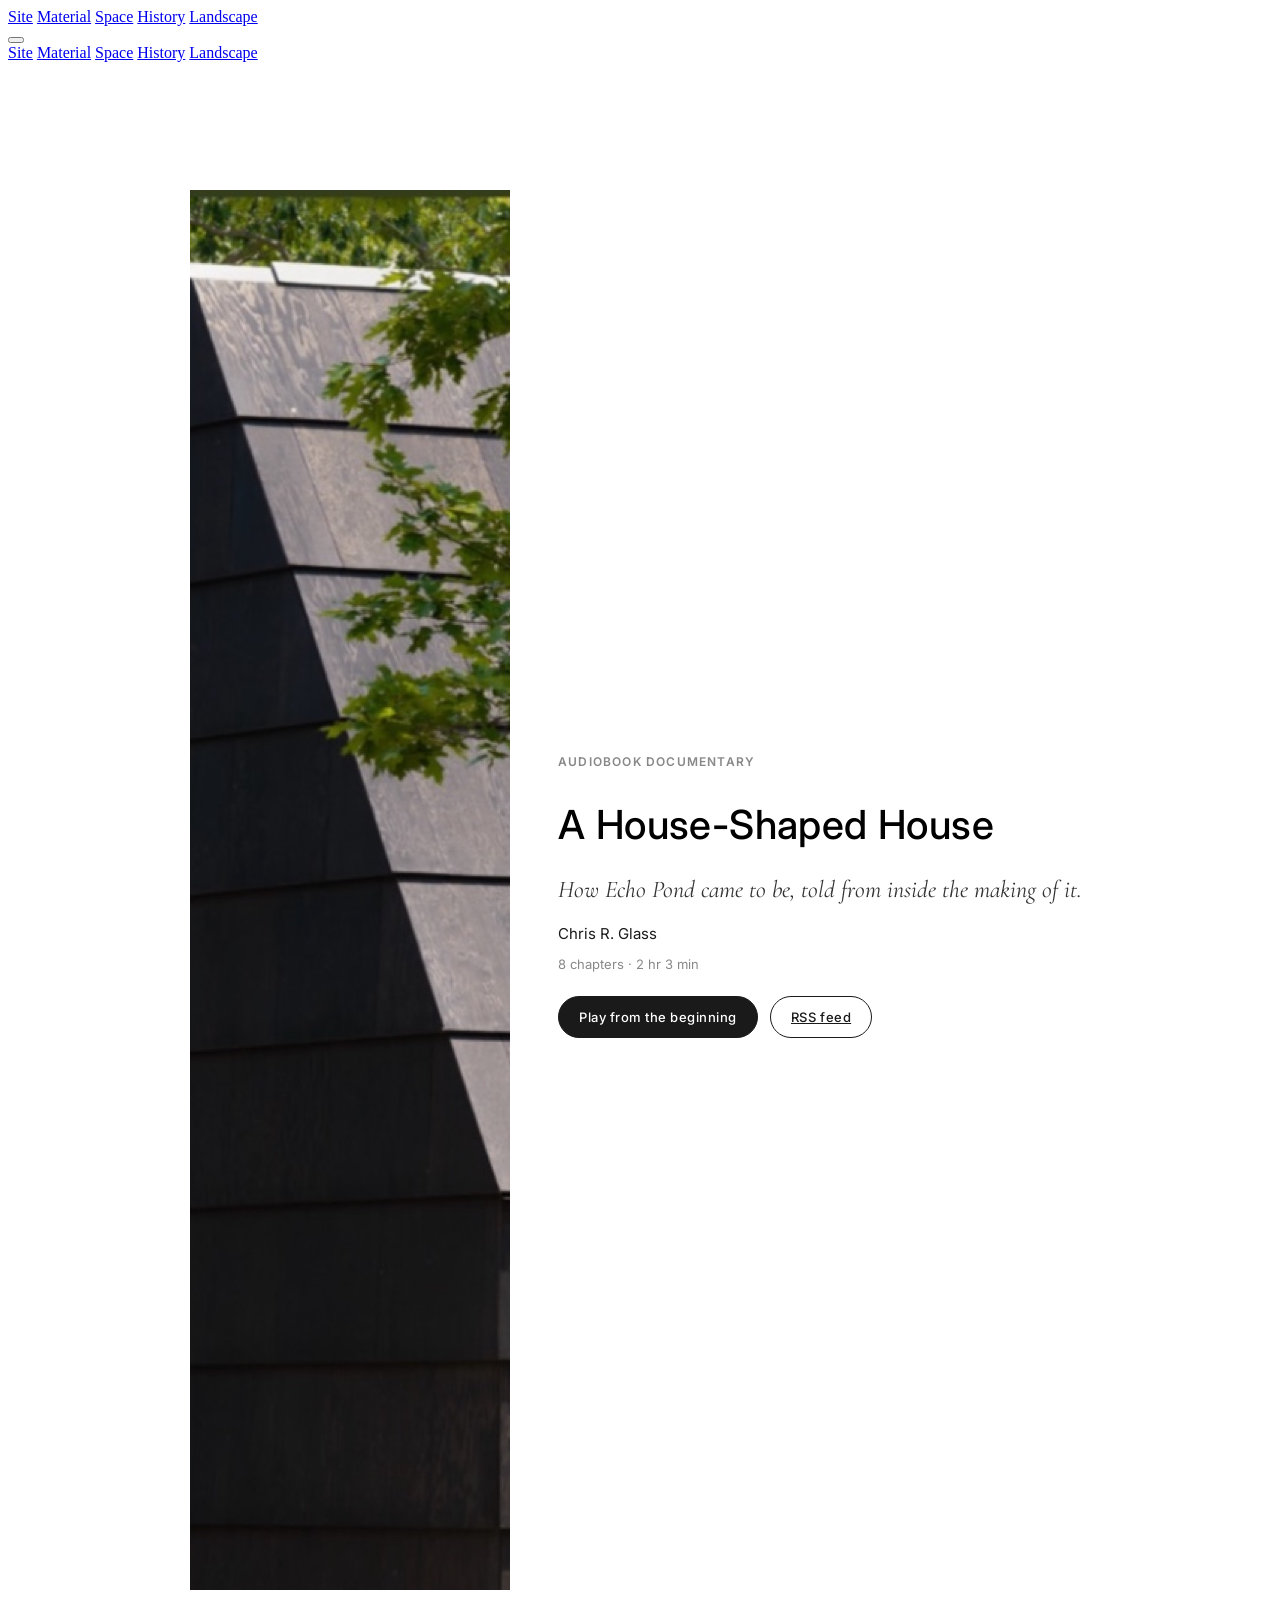
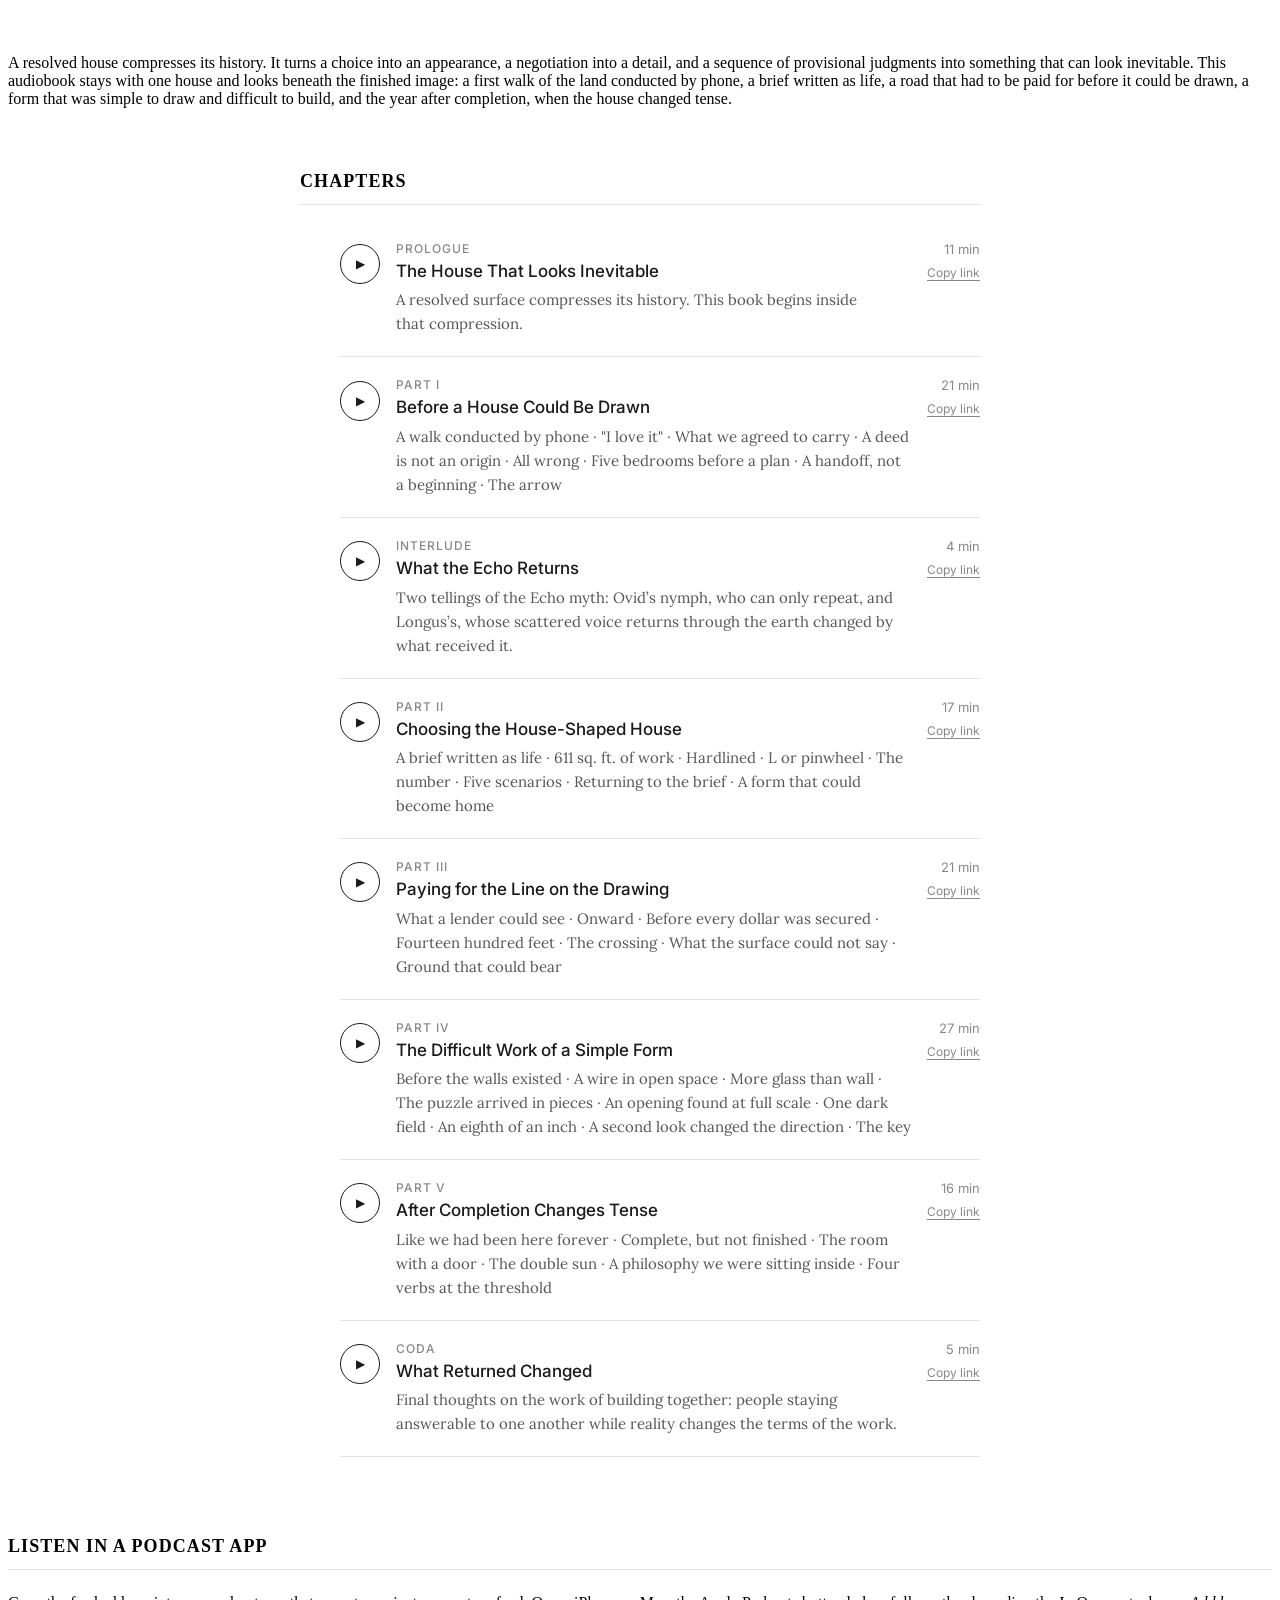
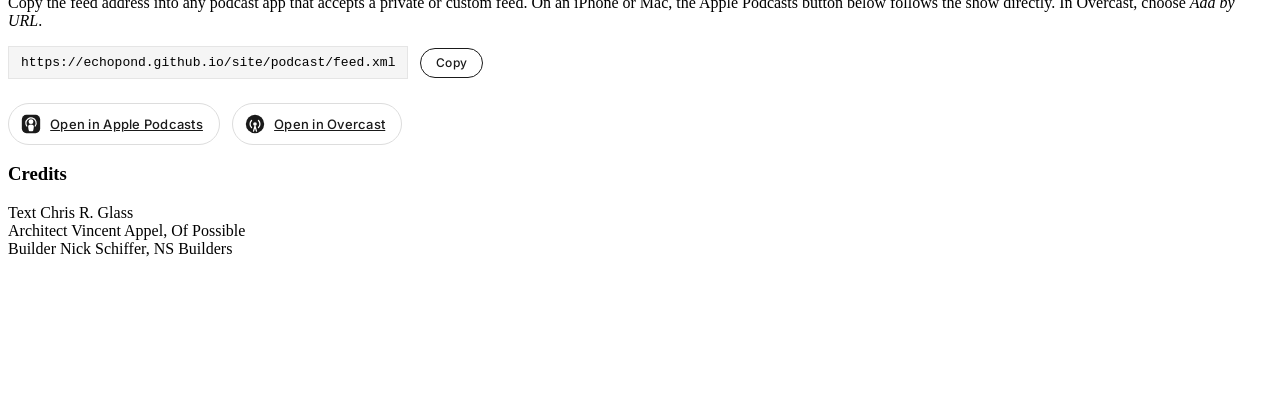
==== commit fd634e24: "Podcast: house-silhouette icon and roof photo as cover art - New cover (media/podcast/cover-roof.jpg" ====
--- a/podcast/index.html
+++ b/podcast/index.html
@@ -8,6 +8,9 @@
   <link rel="preconnect" href="https://fonts.googleapis.com">
   <link rel="preconnect" href="https://fonts.gstatic.com" crossorigin>
   <link href="https://fonts.googleapis.com/css2?family=Cormorant+Garamond:ital,wght@0,400;0,500;1,400&family=Inter:wght@400;500;600&family=Lora:ital,wght@0,400;0,500;1,400&display=swap" rel="stylesheet">
+  <link rel="icon" type="image/png" sizes="32x32" href="../media/podcast/icon-32.png">
+  <link rel="icon" type="image/png" sizes="512x512" href="../media/podcast/icon-512.png">
+  <link rel="apple-touch-icon" sizes="180x180" href="../media/podcast/icon-180.png">
   <link rel="stylesheet" href="../css/main.css">
   <link rel="stylesheet" href="../css/podcast.css">
   <link rel="alternate" type="application/rss+xml" title="A House-Shaped House" href="https://echopond.github.io/site/podcast/feed.xml">
@@ -15,7 +18,7 @@
   <meta property="og:type" content="website">
   <meta property="og:title" content="A House-Shaped House | Echo Pond">
   <meta property="og:description" content="The Echo Pond audiobook documentary, in eight chapters.">
-  <meta property="og:image" content="https://echopond.github.io/site/media/podcast/cover.jpg">
+  <meta property="og:image" content="https://echopond.github.io/site/media/podcast/cover-roof.jpg">
   <meta property="og:url" content="https://echopond.github.io/site/podcast/">
 
   <title>A House-Shaped House | Echo Pond</title>
@@ -52,7 +55,7 @@
     <article class="article podcast">
 
       <header class="podcast-header">
-        <img class="podcast-cover" src="../media/podcast/cover.jpg" alt="Echo Pond at dusk, the lift-slide doors open to the pond" width="1400" height="1400">
+        <img class="podcast-cover" src="../media/podcast/cover-roof.jpg" alt="The black-shingled gable of Echo Pond seen through oak leaves" width="1400" height="1400">
         <div class="podcast-header-text">
           <p class="podcast-kicker">Audiobook Documentary</p>
           <h1 class="podcast-title">A House-Shaped House</h1>
@@ -128,7 +131,7 @@
       <div class="player-progress-played" id="player-played"></div>
     </div>
     <div class="player-inner">
-      <img class="player-cover" src="../media/podcast/cover.jpg" alt="">
+      <img class="player-cover" src="../media/podcast/cover-roof.jpg" alt="">
       <div class="player-text">
         <span class="player-kicker">A House-Shaped House</span>
         <span class="player-title" id="player-title">—</span>
--- a/css/podcast.css
+++ b/css/podcast.css
@@ -45,7 +45,9 @@
   font-size: 2rem;
   font-weight: 500;
   letter-spacing: 0.01em;
+  line-height: 1.15;
   margin-bottom: 0.75rem;
+  text-wrap: balance;
 }
 
 .podcast-subtitle {
@@ -55,6 +57,7 @@
   line-height: 1.5;
   color: #333;
   margin-bottom: 1rem;
+  text-wrap: pretty;
 }
 
 .podcast-byline {
@@ -198,8 +201,10 @@
   font-family: 'Inter', sans-serif;
   font-size: 1.0625rem;
   font-weight: 500;
+  line-height: 1.35;
   color: #1a1a1a;
   margin-bottom: 0.35rem;
+  text-wrap: balance;
 }
 
 .episode-sections {
@@ -207,14 +212,19 @@
   font-size: 0.9375rem;
   line-height: 1.6;
   color: #555;
+  text-wrap: pretty;
 }
 
 .episode-progress {
-  margin-top: 0.6rem;
+  margin-top: 0.5rem;
   height: 2px;
-  background: #e5e5e5;
+  background: transparent; /* no track; only the played portion shows once a chapter is started */
   width: 100%;
   max-width: 260px;
+}
+
+.episode-progress:not(.has-progress) {
+  display: none;
 }
 
 .episode-progress span {
@@ -304,6 +314,10 @@
   border: 1px solid #ddd;
   border-radius: 999px;
   transition: border-color 0.2s ease, background 0.2s ease;
+}
+
+.app-link[hidden] {
+  display: none;
 }
 
 .app-link:hover {
@@ -414,23 +428,6 @@
   gap: 0.25rem;
 }
 
-@media (max-width: 479px) {
-  .player-kicker {
-    display: none;
-  }
-  .player-title {
-    white-space: normal;
-    display: -webkit-box;
-    -webkit-line-clamp: 2;
-    -webkit-box-orient: vertical;
-    font-size: 0.875rem;
-  }
-  .ctl--text {
-    padding: 0 0.4rem;
-    font-size: 0.6875rem;
-  }
-}
-
 .ctl {
   width: 36px;
   height: 36px;
@@ -540,6 +537,249 @@
   transform: translateX(-50%) translateY(0);
 }
 
+/* ---------- Phone layout (under 640px) ----------
+   Text gets the full column width, the show header centers like a
+   podcast app, controls stack, and every tap target is at least 44px. */
+@media (max-width: 639px) {
+  .podcast-page main {
+    padding-top: 4.5rem;
+    padding-bottom: 9.5rem;
+  }
+
+  /* The site-wide scrollable nav shows a scrollbar in some browsers; hide it here. */
+  .podcast-page .site-header {
+    scrollbar-width: none;
+  }
+  .podcast-page .site-header::-webkit-scrollbar {
+    display: none;
+  }
+
+  /* Show header, centered */
+  .podcast-header {
+    padding: 1.25rem 1.25rem 1.75rem;
+    gap: 1.25rem;
+    text-align: center;
+  }
+  .podcast-cover {
+    max-width: 200px;
+    box-shadow: 0 8px 24px rgba(0, 0, 0, 0.12);
+  }
+  .podcast-kicker {
+    margin-bottom: 0.5rem;
+  }
+  .podcast-title {
+    font-size: 1.75rem;
+    margin-bottom: 0.5rem;
+  }
+  .podcast-subtitle {
+    font-size: 1.3125rem;
+    line-height: 1.4;
+    max-width: 30ch;
+    margin: 0 auto 0.75rem;
+  }
+  .podcast-byline {
+    font-size: 1rem;
+  }
+  .podcast-meta {
+    font-size: 0.875rem;
+    margin-bottom: 1.25rem;
+  }
+  .podcast-actions {
+    justify-content: center;
+    gap: 0.6rem;
+  }
+  .podcast-actions .btn {
+    text-align: center;
+    padding: 0.85rem 1.5rem;
+    font-size: 0.9375rem;
+  }
+  .podcast-actions .btn--primary {
+    flex: 1 1 100%;
+  }
+
+  /* Intro */
+  .podcast-intro {
+    padding-left: 1.25rem;
+    padding-right: 1.25rem;
+    padding-bottom: 1.25rem;
+  }
+  .podcast-intro .lead {
+    font-size: 1.0625rem;
+    line-height: 1.65;
+    text-wrap: pretty;
+  }
+
+  /* Chapter list: play button on the left, everything else full width */
+  .episodes {
+    padding: 0 1.25rem 2rem;
+  }
+  .episodes-heading {
+    font-size: 1rem;
+  }
+  .episode {
+    grid-template-columns: 44px 1fr;
+    grid-template-areas:
+      "play main"
+      ".    side";
+    gap: 0.35rem 0.9rem;
+    padding: 1.1rem 0;
+  }
+  .episode-play {
+    grid-area: play;
+    width: 44px;
+    height: 44px;
+    margin-top: 0;
+    font-size: 0.875rem;
+  }
+  .episode-main {
+    grid-area: main;
+    min-width: 0;
+  }
+  .episode-number {
+    font-size: 0.75rem;
+    margin-bottom: 0.3rem;
+  }
+  .episode-title {
+    font-size: 1.125rem;
+    margin-bottom: 0.4rem;
+  }
+  .episode-sections {
+    font-size: 1rem;
+    line-height: 1.55;
+  }
+  .episode-progress {
+    max-width: none;
+  }
+  .episode-side {
+    grid-area: side;
+    flex-direction: row;
+    align-items: center;
+    gap: 1.25rem;
+    margin-top: -0.25rem;
+  }
+  .episode-duration {
+    font-size: 0.875rem;
+  }
+  .episode-link {
+    font-size: 0.875rem;
+    min-height: 44px;
+    display: inline-flex;
+    align-items: center;
+  }
+
+  /* Subscribe: stack the controls */
+  .subscribe {
+    padding-left: 1.25rem;
+    padding-right: 1.25rem;
+  }
+  .subscribe h2 {
+    font-size: 1rem;
+  }
+  .subscribe p {
+    font-size: 1.0625rem;
+    line-height: 1.6;
+    text-wrap: pretty;
+  }
+  .feed-url {
+    flex-direction: column;
+    align-items: stretch;
+    gap: 0.6rem;
+  }
+  .feed-url code {
+    display: block;
+    font-size: 0.875rem;
+    line-height: 1.5;
+    padding: 0.75rem 0.9rem;
+  }
+  .feed-url .btn {
+    padding: 0.75rem 1rem;
+    font-size: 0.875rem;
+    text-align: center;
+  }
+  .subscribe-links {
+    flex-direction: column;
+    gap: 0.6rem;
+  }
+  .app-link {
+    justify-content: flex-start;
+    min-height: 48px;
+    padding: 0.6rem 1rem;
+    font-size: 0.9375rem;
+  }
+  .app-icon {
+    width: 24px;
+    height: 24px;
+  }
+
+  /* Credits */
+  .podcast .article-credits {
+    padding-left: 1.25rem;
+    padding-right: 1.25rem;
+  }
+
+  /* Player: cover + title + speed/share on the first row,
+     elapsed time + transport on the second. Nothing overflows at 320px. */
+  .player-inner {
+    grid-template-columns: auto minmax(0, 1fr) auto;
+    grid-template-areas:
+      "cover text     extra"
+      "time  controls controls";
+    gap: 0.4rem 0.6rem;
+    padding: 0.6rem 0.9rem 0.7rem;
+  }
+  .player-cover {
+    width: 48px;
+    height: 48px;
+  }
+  .player-kicker {
+    display: none;
+  }
+  .player-title {
+    white-space: normal;
+    display: -webkit-box;
+    -webkit-line-clamp: 2;
+    -webkit-box-orient: vertical;
+    overflow: hidden;
+    font-size: 0.9375rem;
+    line-height: 1.3;
+  }
+  .player-controls {
+    justify-content: flex-end;
+    gap: 0.1rem;
+  }
+  .player-extra {
+    align-self: center;
+  }
+  .ctl {
+    width: 40px;
+    height: 40px;
+  }
+  .ctl span {
+    width: 28px;
+    height: 28px;
+    font-size: 0.6875rem;
+  }
+  .ctl--play {
+    width: 48px;
+    height: 48px;
+    font-size: 1.05rem;
+  }
+  .ctl--text {
+    min-height: 40px;
+    padding: 0 0.45rem;
+    font-size: 0.8125rem;
+  }
+  .player-time {
+    font-size: 0.8125rem;
+    align-self: center;
+  }
+  .toast {
+    bottom: 9rem;
+    max-width: calc(100% - 2rem);
+    text-align: center;
+  }
+}
+
 @media print {
   .player, .toast { display: none; }
 }
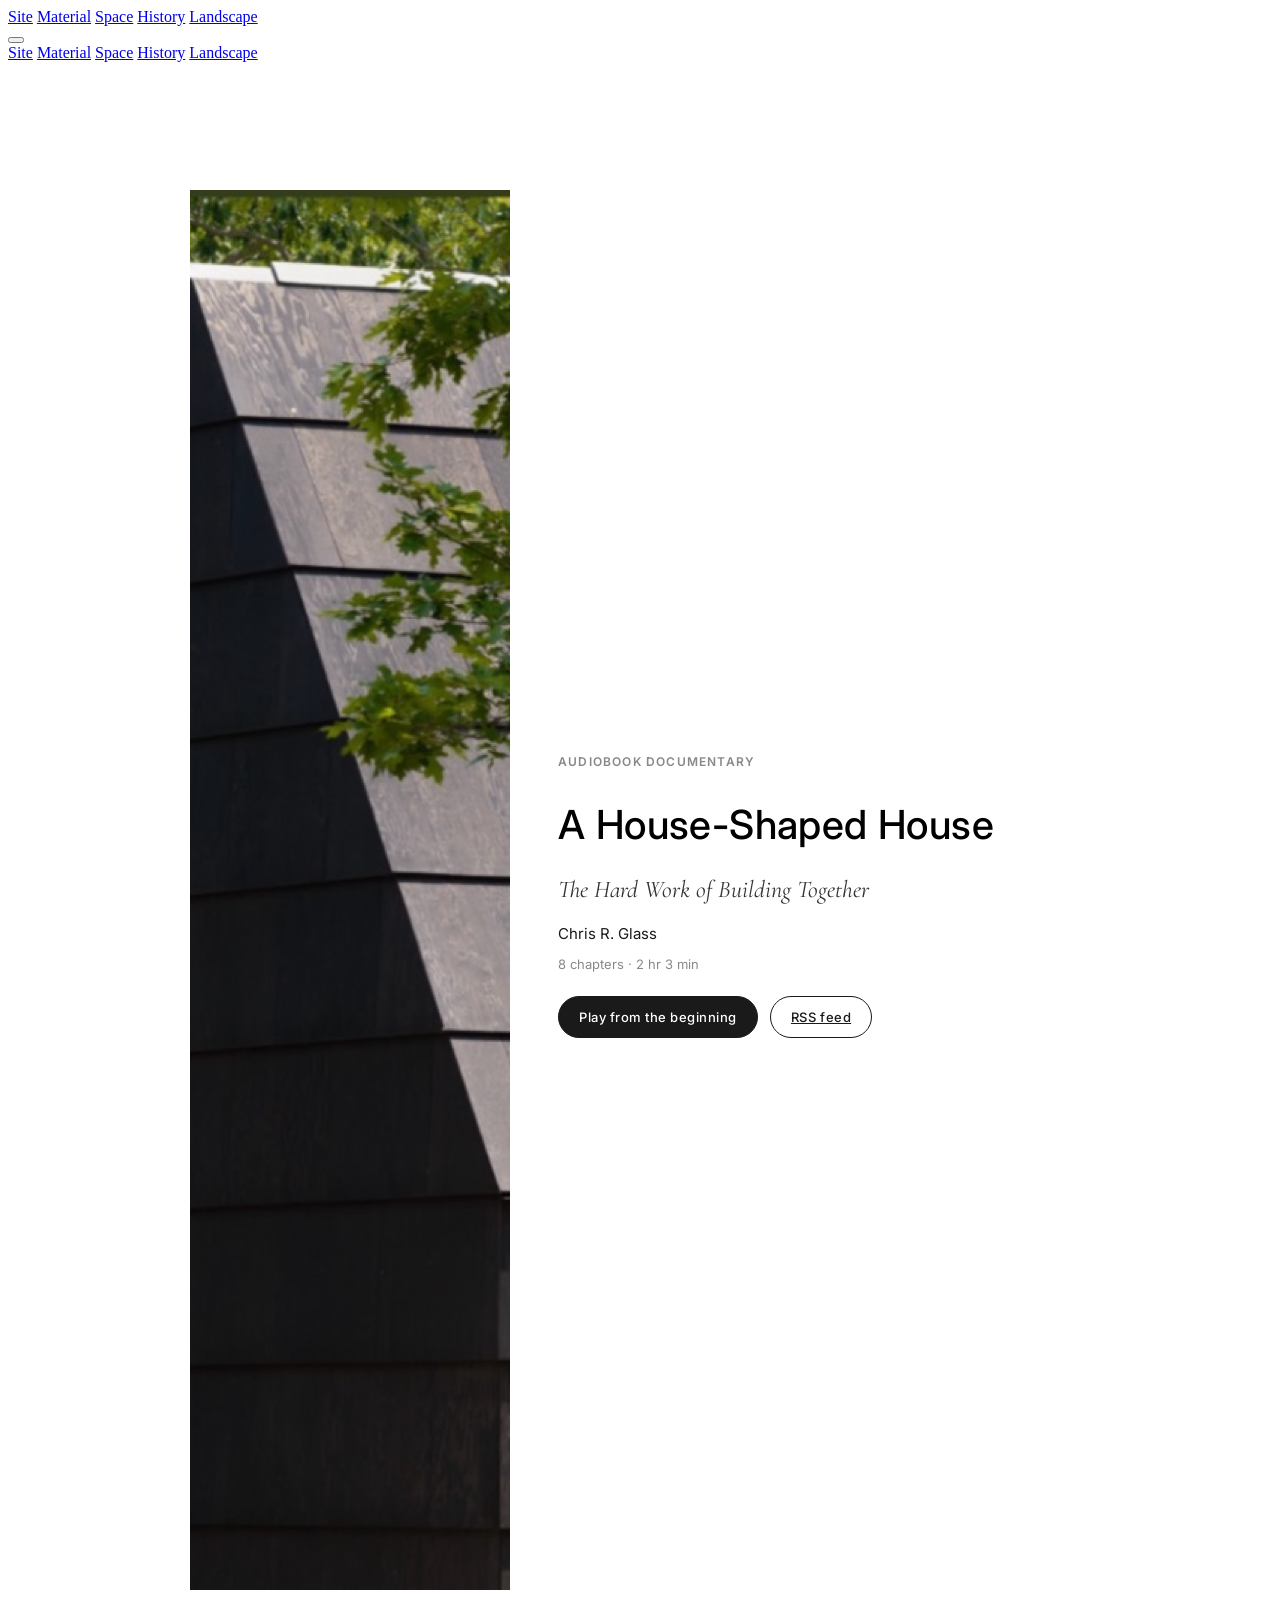
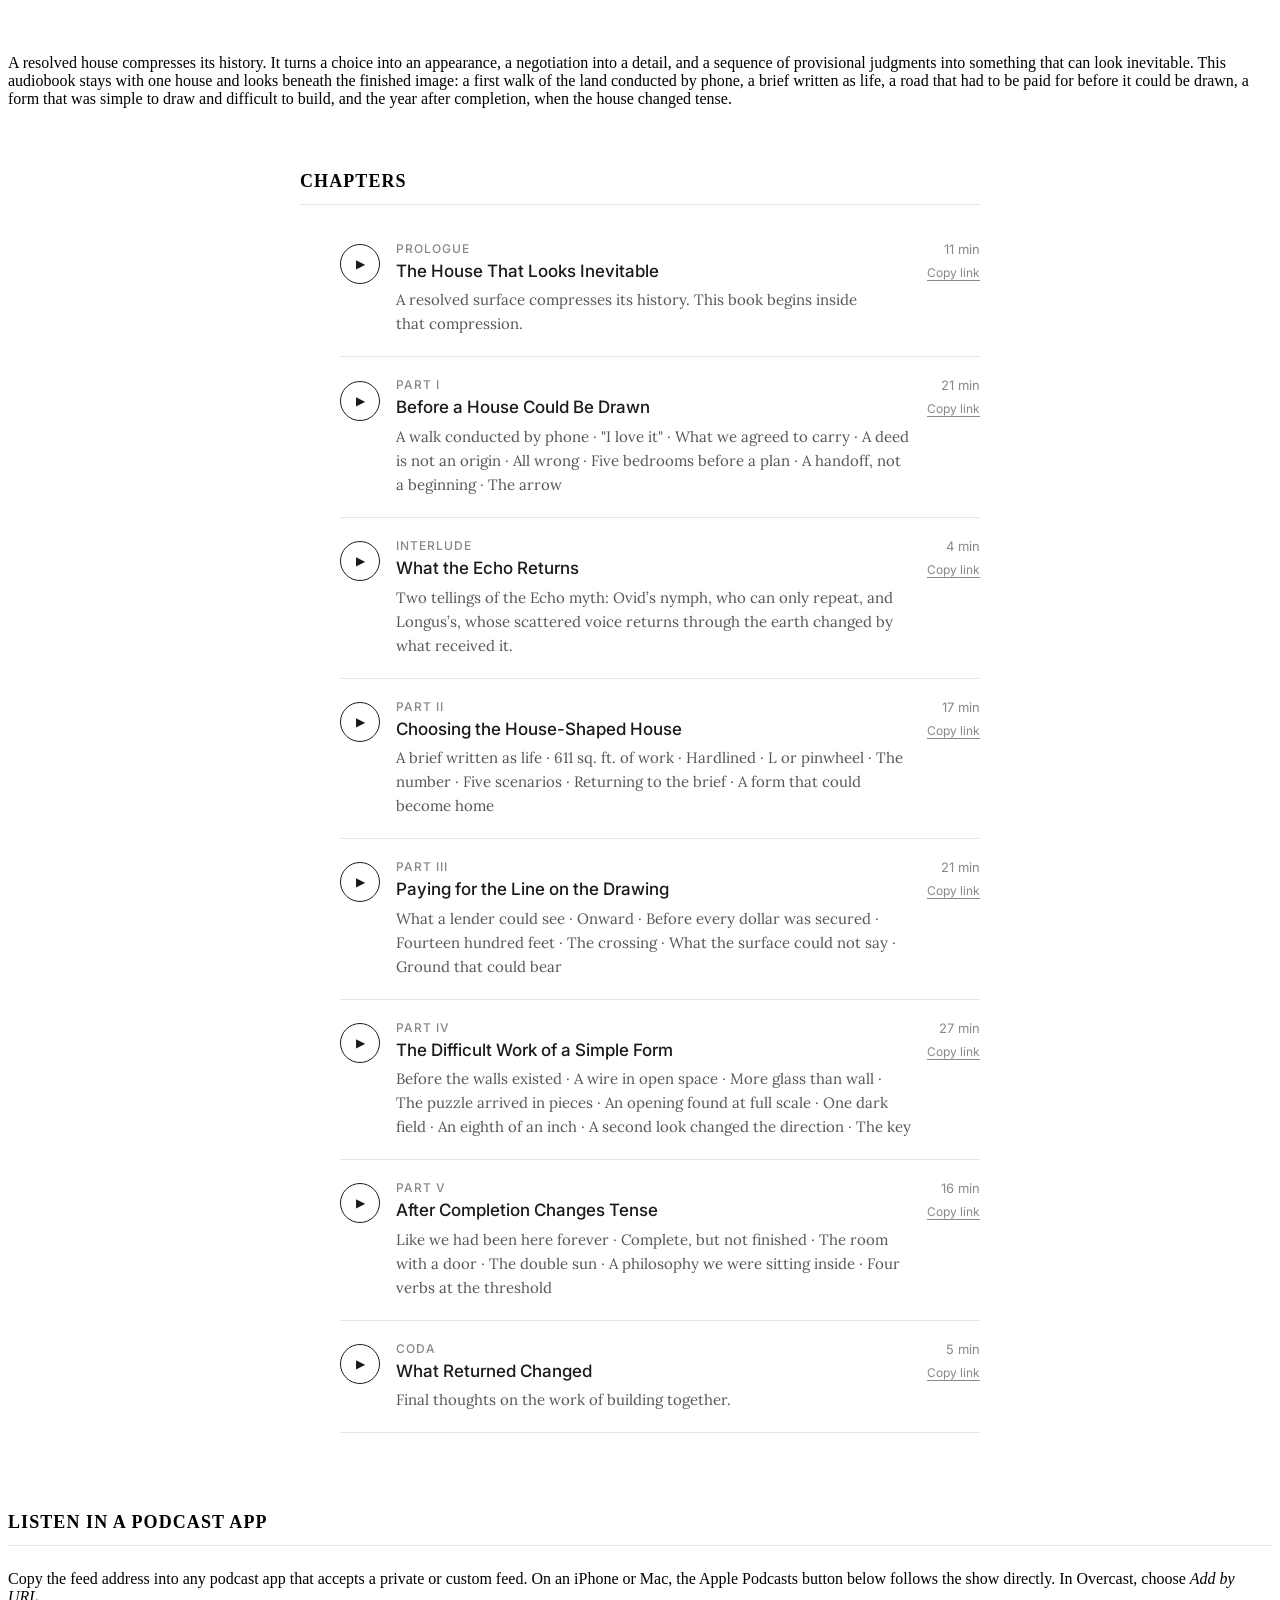
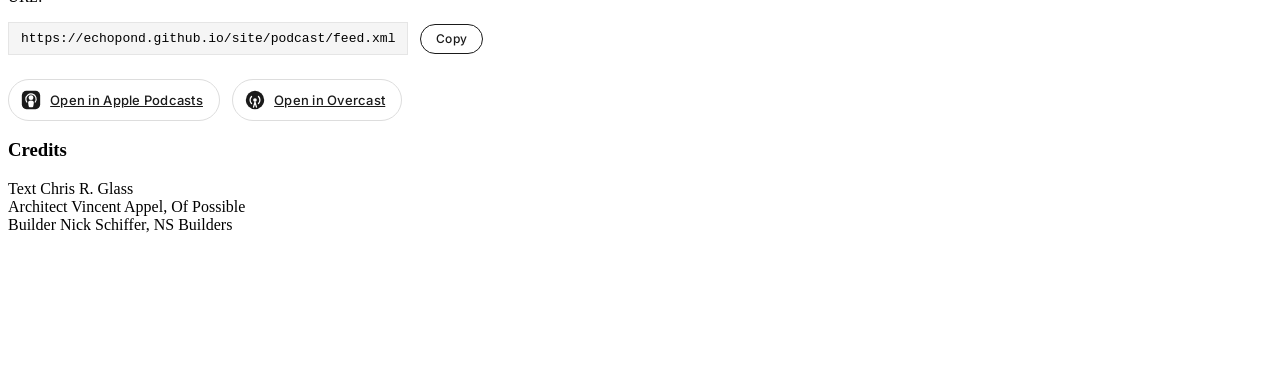
==== commit 033163ec: "Podcast: subtitle is now "The Hard Work of Building Together" Co-Authored-By: Claude Fable 5.1 <nore" ====
--- a/podcast/index.html
+++ b/podcast/index.html
@@ -59,7 +59,7 @@
         <div class="podcast-header-text">
           <p class="podcast-kicker">Audiobook Documentary</p>
           <h1 class="podcast-title">A House-Shaped House</h1>
-          <p class="podcast-subtitle">How Echo Pond came to be, told from inside the making of it.</p>
+          <p class="podcast-subtitle">The Hard Work of Building Together</p>
           <p class="podcast-byline">Chris R. Glass</p>
           <p class="podcast-meta"><span id="episode-count">8 chapters</span> · <span id="total-duration">2 hr 3 min</span></p>
           <div class="podcast-actions">
